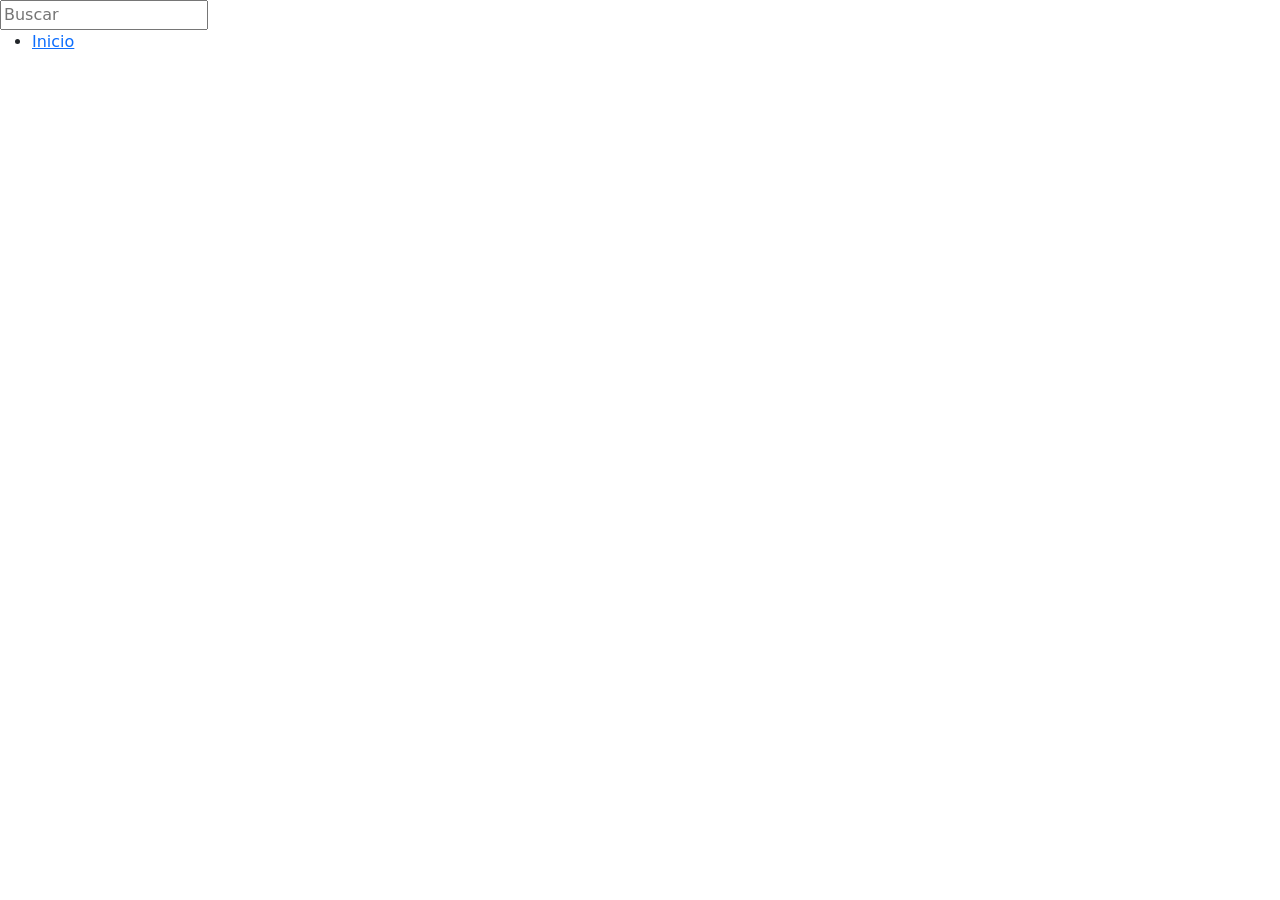
==== pages/index.html @ 3cf245d5 "Reestructuración de carpetas" ====
<!DOCTYPE html>
<html lang="es">
<head>
    <meta charset="UTF-8">
    <meta name="viewport" content="width=device-width, initial-scale=1.0">
    
    <title>RENACIENTE</title>

    <link href="https://cdn.jsdelivr.net/npm/bootstrap@5.3.2/dist/css/bootstrap.min.css" rel="stylesheet">

</head>
<body>
    <main>  
        <div class='topbar'>
            <div class="searchBar">
                <input type="Text" placeholder="Buscar">
            </div>
        </div>

        <div classs='sidebar'>
            <ul id=" sidebarList">
                <li> <a href="index.html">Inicio</a></li>
                    


            </ul>
            
        </div>






    </main>





</body>
</html>
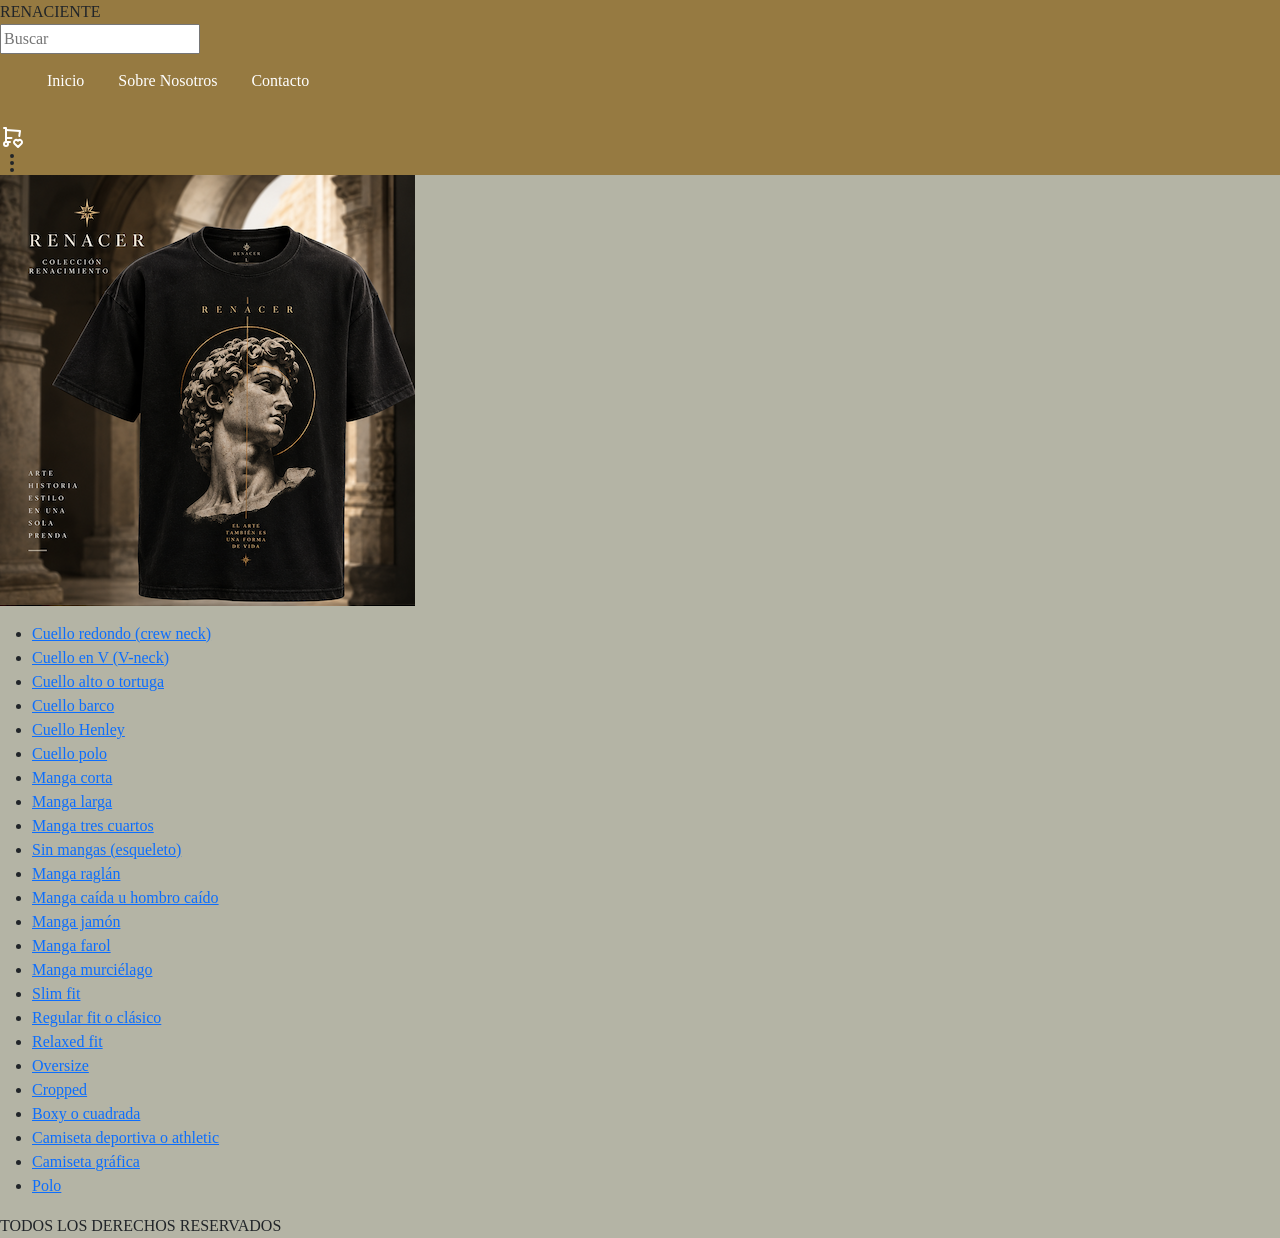
==== commit 572a88d3: "ESTRUCTURACION DEL HTML, INCORPORACION DE IMAGENES INICIALES Y POCAS CONEXIONES DE PAGINAS ENTRE SI" ====
--- a/pages/index.html
+++ b/pages/index.html
@@ -7,36 +7,81 @@
     <title>RENACIENTE</title>
 
     <link href="https://cdn.jsdelivr.net/npm/bootstrap@5.3.2/dist/css/bootstrap.min.css" rel="stylesheet">
-
+    <link rel="stylesheet" href="../styles/index.css">
 </head>
 <body>
-    <main>  
-        <div class='topbar'>
-            <div class="searchBar">
-                <input type="Text" placeholder="Buscar">
-            </div>
+     <div class='topbar'>
+            <nav>
+                <div class ='nombre_tienda' h1>RENACIENTE</h1></div>    
+                
+                <div class="searchBar">
+                    <input type="Text" placeholder="Buscar">
+                    <ul id=" sidebarList">
+                    <li><a href="./index.html">Inicio</a></li>
+                    <li><a href="./sobreNosotros.html">Sobre Nosotros</a></li>
+                    <li><a href="./contacto.html">Contacto</a></li>
+                    </ul>
+
+                    <div classs = 'carrito_compras'>
+                        <a href="../pages/carrito.html " class='carrito-menu'>    
+                            <svg xmlns="http://www.w3.org/2000/svg" width="24" height="24" viewBox="0 0 24 24" fill="none" stroke="currentColor" stroke-width="2" stroke-linecap="round" stroke-linejoin="round" class="icon icon-tabler icons-tabler-outline icon-tabler-shopping-cart-heart">
+                                <path stroke="none" d="M0 0h24v24H0z" fill="none" />
+                                <path d="M4 19a2 2 0 1 0 4 0a2 2 0 0 0 -4 0" />
+                                <path d="M10 17h-4v-14h-2" />
+                                <path d="M6 5l14 1l-.717 5.016m-7.783 1.984h-5.5" />
+                                <path d="M18 22l3.35 -3.284a2.143 2.143 0 0 0 .005 -3.071a2.242 2.242 0 0 0 -3.129 -.006l-.224 .22l-.223 -.22a2.242 2.242 0 0 0 -3.128 -.006a2.143 2.143 0 0 0 -.006 3.071l3.355 3.296" />
+                            </svg>
+                        </a>
+                    </div>
+                    <div class = 'puntos_opciones'>
+                        <svg xmlns="http://www.w3.org/2000/svg" width="24" height="24" viewBox="0 0 24 24" fill="none" stroke="currentColor" stroke-width="2" stroke-linecap="round" stroke-linejoin="round" class="icon icon-tabler icons-tabler-outline icon-tabler-dots-vertical">
+                            <path stroke="none" d="M0 0h24v24H0z" fill="none" />
+                            <path d="M11 12a1 1 0 1 0 2 0a1 1 0 1 0 -2 0" />
+                            <path d="M11 19a1 1 0 1 0 2 0a1 1 0 1 0 -2 0" />
+                            <path d="M11 5a1 1 0 1 0 2 0a1 1 0 1 0 -2 0" />
+                        </svg>
+                    </div>
+                </div>
+            </nav>
         </div>
 
-        <div classs='sidebar'>
-            <ul id=" sidebarList">
-                <li> <a href="index.html">Inicio</a></li>
-                    
+    <main>  
+       <div class= 'item_ropa'>
+            <img href="" src="../src/assets/modelo_camiseta_renaciente_short.png" alt="ropa">
+            <p>
 
+       </div>
+    </main>
+    
+    <div class = 'barra_lateral'>
+        <ul>
+            <li><a href="">Cuello redondo (crew neck)</a></li>
+            <li><a href="">Cuello en V (V-neck)</a></li>
+            <li><a href="">Cuello alto o tortuga</a></li>
+            <li><a href="">Cuello barco</a></li>
+            <li><a href="">Cuello Henley</a></li>
+            <li><a href="">Cuello polo</a></li>
+            <li><a href="">Manga corta</a></li>
+            <li><a href="">Manga larga</a></li>
+            <li><a href="">Manga tres cuartos</a></li>
+            <li><a href="">Sin mangas (esqueleto)</a></li>
+            <li><a href="">Manga raglán</a></li>
+            <li><a href="">Manga caída u hombro caído</a></li>
+            <li><a href="">Manga jamón</a></li>
+            <li><a href="">Manga farol</a></li>
+            <li><a href="">Manga murciélago</a></li>
+            <li><a href="">Slim fit</a></li>
+            <li><a href="">Regular fit o clásico</a></li>
+            <li><a href="">Relaxed fit</a></li>
+            <li><a href="">Oversize</a></li>
+            <li><a href="">Cropped</a></li>
+            <li><a href="">Boxy o cuadrada</a></li>
+            <li><a href="">Camiseta deportiva o athletic</a></li>
+            <li><a href="">Camiseta gráfica</a></li>
+            <li><a href="">Polo</a></li>
+            
+        </ul>
+</body>
 
-            </ul>
-            
-        </div>
-
-
-
-
-
-
-    </main>
-
-
-
-
-
-</body>
+<footer> TODOS LOS DERECHOS RESERVADOS </footer>
 </html>
--- a/styles/index.css
+++ b/styles/index.css
@@ -0,0 +1,31 @@
+
+
+
+body {
+    background-color: rgb(180, 180, 165);
+    font-family: 'Georgia', 'Times New Roman', serif;
+    text-align: justify;
+}
+
+
+.topbar{
+    display:flex;
+    justify-content: space-between;
+    align-items: center;
+    background-color: #865b09a2;
+}
+
+.topbar ul li{
+    display: inline-flex;
+    margin: 15px;
+}
+
+
+.topbar puntos_opciones{
+    display: flex;
+    justify-content: space-between;
+}
+.topbar a{
+    text-decoration: none;
+    color: #ffffff;
+}
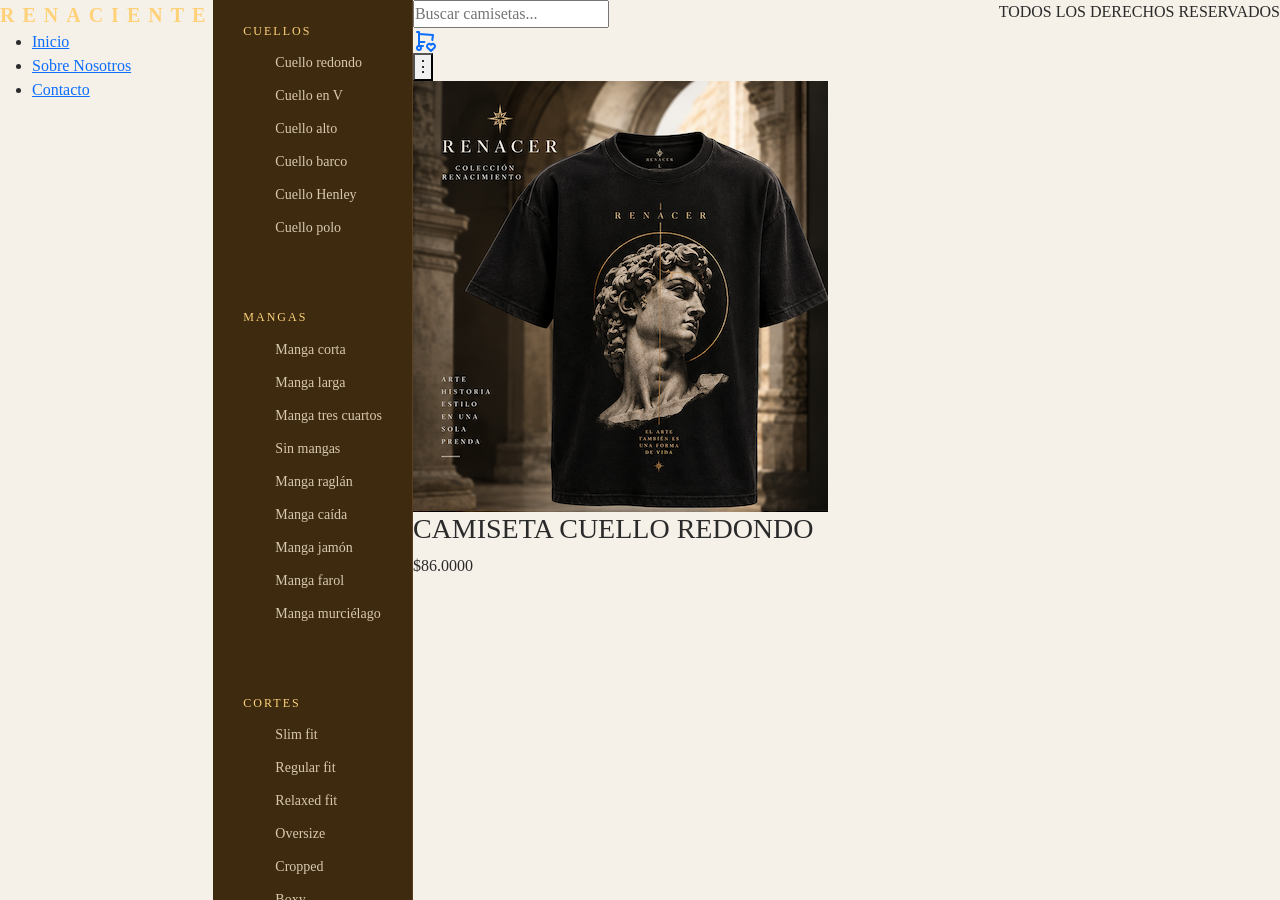
==== commit e946d46b: "MODIFICACION DEL CODIGO A MEDIDA QUE SE VA APRENDIENDO LA ESTRUCTURA DEL CSS, ADICIONAL SE REESTRUCT" ====
--- a/pages/index.html
+++ b/pages/index.html
@@ -12,76 +12,94 @@
 <body>
      <div class='topbar'>
             <nav>
-                <div class ='nombre_tienda' h1>RENACIENTE</h1></div>    
+                 <div class ='nombre_tienda' h1>RENACIENTE</h1></div>  
                 
-                <div class="searchBar">
-                    <input type="Text" placeholder="Buscar">
-                    <ul id=" sidebarList">
-                    <li><a href="./index.html">Inicio</a></li>
+        
+                    <ul class ="Topbar_list">
+                    <li><a href="./index.html" >Inicio</a></li>
                     <li><a href="./sobreNosotros.html">Sobre Nosotros</a></li>
                     <li><a href="./contacto.html">Contacto</a></li>
                     </ul>
-
-                    <div classs = 'carrito_compras'>
-                        <a href="../pages/carrito.html " class='carrito-menu'>    
-                            <svg xmlns="http://www.w3.org/2000/svg" width="24" height="24" viewBox="0 0 24 24" fill="none" stroke="currentColor" stroke-width="2" stroke-linecap="round" stroke-linejoin="round" class="icon icon-tabler icons-tabler-outline icon-tabler-shopping-cart-heart">
-                                <path stroke="none" d="M0 0h24v24H0z" fill="none" />
-                                <path d="M4 19a2 2 0 1 0 4 0a2 2 0 0 0 -4 0" />
-                                <path d="M10 17h-4v-14h-2" />
-                                <path d="M6 5l14 1l-.717 5.016m-7.783 1.984h-5.5" />
-                                <path d="M18 22l3.35 -3.284a2.143 2.143 0 0 0 .005 -3.071a2.242 2.242 0 0 0 -3.129 -.006l-.224 .22l-.223 -.22a2.242 2.242 0 0 0 -3.128 -.006a2.143 2.143 0 0 0 -.006 3.071l3.355 3.296" />
-                            </svg>
-                        </a>
-                    </div>
-                    <div class = 'puntos_opciones'>
-                        <svg xmlns="http://www.w3.org/2000/svg" width="24" height="24" viewBox="0 0 24 24" fill="none" stroke="currentColor" stroke-width="2" stroke-linecap="round" stroke-linejoin="round" class="icon icon-tabler icons-tabler-outline icon-tabler-dots-vertical">
-                            <path stroke="none" d="M0 0h24v24H0z" fill="none" />
-                            <path d="M11 12a1 1 0 1 0 2 0a1 1 0 1 0 -2 0" />
-                            <path d="M11 19a1 1 0 1 0 2 0a1 1 0 1 0 -2 0" />
-                            <path d="M11 5a1 1 0 1 0 2 0a1 1 0 1 0 -2 0" />
-                        </svg>
-                    </div>
-                </div>
+                    
             </nav>
         </div>
 
-    <main>  
-       <div class= 'item_ropa'>
-            <img href="" src="../src/assets/modelo_camiseta_renaciente_short.png" alt="ropa">
-            <p>
+      
+        <aside class = 'sidebar'>
 
-       </div>
+            <div class="grupo-categorias">
+                <h2>Cuellos</h2>
+                    <ul>
+                        <li><a href="">Cuello redondo</a></li>
+                        <li><a href="">Cuello en V</a></li>
+                        <li><a href="">Cuello alto</a></li>
+                        <li><a href="">Cuello barco</a></li>
+                        <li><a href="">Cuello Henley</a></li>
+                        <li><a href="">Cuello polo</a></li>
+                    </ul>
+            </div>
+
+            <div class="grupo-categorias">
+                <h2>Mangas</h2>
+                <ul>
+                <li><a href="">Manga corta</a></li>
+                <li><a href="">Manga larga</a></li>
+                <li><a href="">Manga tres cuartos</a></li>
+                <li><a href="">Sin mangas</a></li>
+                <li><a href="">Manga raglán</a></li>
+                <li><a href="">Manga caída</a></li>
+                <li><a href="">Manga jamón</a></li>
+                <li><a href="">Manga farol</a></li>
+                <li><a href="">Manga murciélago</a></li>
+                </ul>
+            </div>
+
+            <div class="grupo-categorias">
+                <h2>Cortes</h2>
+                <ul>
+                <li><a href="">Slim fit</a></li>
+                <li><a href="">Regular fit</a></li>
+                <li><a href="">Relaxed fit</a></li>
+                <li><a href="">Oversize</a></li>
+                <li><a href="">Cropped</a></li>
+                <li><a href="">Boxy</a></li>
+                </ul>
+            </div>
+        </aside>
+
+    <main class = 'contenido_principal'>
+        <header class = "topbar">
+
+            <div class="buscador">
+                <input type="text" placeholder="Buscar camisetas...">
+            </div>
+            <div class="botones_svg">    
+                <div class = 'carrito_compras'>
+                    <a href="../pages/carrito.html" class='carrito-menu' aria-label="Ver carrito">    
+                        <svg xmlns="http://www.w3.org/2000/svg" width="24" height="24" viewBox="0 0 24 24" fill="none" stroke="currentColor" stroke-width="2" stroke-linecap="round" stroke-linejoin="round" class="icon icon-tabler icons-tabler-outline icon-tabler-shopping-cart-heart">
+                            <path stroke="none" d="M0 0h24v24H0z" fill="none" />
+                            <path d="M4 19a2 2 0 1 0 4 0a2 2 0 0 0 -4 0" />
+                            <path d="M10 17h-4v-14h-2" />
+                            <path d="M6 5l14 1l-.717 5.016m-7.783 1.984h-5.5" />
+                            <path d="M18 22l3.35 -3.284a2.143 2.143 0 0 0 .005 -3.071a2.242 2.242 0 0 0 -3.129 -.006l-.224 .22l-.223 -.22a2.242 2.242 0 0 0 -3.128 -.006a2.143 2.143 0 0 0 -.006 3.071l3.355 3.296" />
+                        </svg>
+                    </a>
+                </div>
+                <button class="menu-opciones" aria-label="Más opciones" aria-expanded="false" aria-controls="menu-opciones">⋮</button>
+            </div> 
+        </header>
+
+        <section class = 'Vitrina'>
+        
+            <article class= 'exhibicion1'>
+                <img href="<!-- AQUI VA EL LINK A LA PAGINA DEL PRODUCTO ---->" src="../src/assets/modelo_camiseta_renaciente_short.png" alt="camiseta negra de cuello redondo">
+                <h3> CAMISETA CUELLO REDONDO</h3>
+                <p class = 'precio_exhibicion1'> $86.0000</p>           
+            </article>
+        </section>
     </main>
     
-    <div class = 'barra_lateral'>
-        <ul>
-            <li><a href="">Cuello redondo (crew neck)</a></li>
-            <li><a href="">Cuello en V (V-neck)</a></li>
-            <li><a href="">Cuello alto o tortuga</a></li>
-            <li><a href="">Cuello barco</a></li>
-            <li><a href="">Cuello Henley</a></li>
-            <li><a href="">Cuello polo</a></li>
-            <li><a href="">Manga corta</a></li>
-            <li><a href="">Manga larga</a></li>
-            <li><a href="">Manga tres cuartos</a></li>
-            <li><a href="">Sin mangas (esqueleto)</a></li>
-            <li><a href="">Manga raglán</a></li>
-            <li><a href="">Manga caída u hombro caído</a></li>
-            <li><a href="">Manga jamón</a></li>
-            <li><a href="">Manga farol</a></li>
-            <li><a href="">Manga murciélago</a></li>
-            <li><a href="">Slim fit</a></li>
-            <li><a href="">Regular fit o clásico</a></li>
-            <li><a href="">Relaxed fit</a></li>
-            <li><a href="">Oversize</a></li>
-            <li><a href="">Cropped</a></li>
-            <li><a href="">Boxy o cuadrada</a></li>
-            <li><a href="">Camiseta deportiva o athletic</a></li>
-            <li><a href="">Camiseta gráfica</a></li>
-            <li><a href="">Polo</a></li>
-            
-        </ul>
-</body>
+    </body>
 
 <footer> TODOS LOS DERECHOS RESERVADOS </footer>
 </html>
--- a/styles/index.css
+++ b/styles/index.css
@@ -1,27 +1,58 @@
+/*
 
+
+DESDE AQUI EMPIEZA EL CODIGO QUE YO HE REALIZADO, ANTES DE EMPEZAR A HACERLO PASO A PASO CON IA
 
 
 body {
     background-color: rgb(180, 180, 165);
-    font-family: 'Georgia', 'Times New Roman', serif;
-    text-align: justify;
+    display:
+}
+
+
+.nombre_tienda{
+    font-size: 22px;
+    letter-spacing: 10px;
+    color: #111;
+    white-space: nowrap;
+    margin-right: auto;
 }
 
 
 .topbar{
-    display:flex;
-    justify-content: space-between;
-    align-items: center;
-    background-color: #865b09a2;
+        display:flex;
+        justify-content: space-around;
+        align-items: center;
+        background-color: #865b09a2;
+        font-family: 'Georgia', 'Times New Roman', serif;
+        
 }
 
-.topbar ul li{
-    display: inline-flex;
-    margin: 15px;
+.topbar ul {
+  display: flex;
+  list-style: none;
+  gap: 20px;
 }
 
 
-.topbar puntos_opciones{
+.topbar nav {
+    display: flex;
+    align-items: center;
+}
+
+.botones_svg{
+    display: flex;
+    align-items: center;
+
+}
+.sidebarList{
+
+}
+
+
+
+
+.topbar .puntos_opciones{
     display: flex;
     justify-content: space-between;
 }
@@ -29,3 +60,131 @@
     text-decoration: none;
     color: #ffffff;
 }
+
+
+.buscador input {
+  padding: 8px 12px;
+  border: 1px solid #ddd;
+  border-radius: 6px;
+  outline: none;
+  min-width: 200px;
+  }
+
+  .sidebar{
+
+  }
+
+
+.exhibicion1{
+}
+
+  main{
+  }
+  AQUI TERMINA EL CODIGO QUE HICE, ANTES DE APRENDER A HACER PASO POR PASO LAS LINEAS DE CODIGO
+  
+  
+  
+  
+  
+  AQUI INICIA EL CODIGO QUE ESTOY APRENDIENDO A HACER CON IA
+  */
+
+
+  * {
+  margin: 0;
+  padding: 0;
+  box-sizing: border-box;
+}
+/*SEGUN ENTIENDO, ESTO QUITA LOS ESPACIOS QUE HAY DE MANERA
+PRETERMINADA, DEPENDIENDE DE CUAL NAVEGADOR ABRA MI PAGINA
+EN LA PAGINA, Y TAMBIEN PERMITE QUE EL ANCHO
+QUE YO INDICO, SEA LO UNICO QUE AUMENTE EL TAMAÑO */
+
+body{
+  display: flex; /*ESTO PERMITE QUE LA UBICACION DE CADA PARTE DEL CODIGO QUEDE DONDE YO DECIDA*/
+  min-height: 100vh;/*ESTO ESTABLECE QUE EL BODY USE EL 100% DE LA PANTALLA, Y SI LA PANTALLA CRECE, ESTE TAMBIEN LO HARA*/
+  font-family: Georgia, 'Times New Roman', serif;/* ESTA LINEA ESTABLECE EL TEXTO QUE VA A TENER TODA LA PAGINA*/
+  background-color: #f5f0e8;
+  color: #2a2a2a;
+}
+
+.sidebar{
+    widht: 280px; /*ESTO ESTABLECE UN LIMITE PARA LA BARRA LATERAL DE LA PAGINA*/
+    flex-shrink: 0; /*ESTO EVITA QUE TODA LA BARRA LATERAL SE ENCOJA Y NO SE ENTIENDA EL TEXTO DE LA CLASIFICACION DE LAS CAMISETAS*/
+    background-color: #3d2a0f; /*ESTE ES EL COLOR DEL FONDO DE LA BARRA LATERAL*/
+    color: #f5f0e8; /*ESTE ES EL COLOR DEL TEXTO*/
+    padding: 24px 18px; /*ESTO GENERAR BORDES DENTRO DE LA BARRA LATERAL, PRIMERO ARRIBA Y ABAJO, LUEGO DERECHA E IZQUIERDA*/
+    border-right: 1px solid #5a4020; /*ESTO ESTABLECE UNA LINEA DELIMITADORA DE TODA LA BARRA LATERAL Y VA CON EL COLOR DEL MISMO*/
+    display: flex; /*ESTO PERMITE QUE TODA LA BARRA TENGA LA CARACTERISTICA DE CONTENEDOR FLEX*/
+    flex-direction:column ;/*ESTO INDICA QUE TODOS LOS ITEMS QUE SE ENCUENTRAN DENTRO DE LA BARRA LATERAL SE ACOMODEN EN COLUMNAS*/
+    gap: 32px;/*ESTO HACE QUE CADA ITEM QUE ESTA ORGANIZADO COMO COLUMNA, TENGA UN ESPACIO ENTRE CADA UNA DE ELLAS*/
+    position: sticky: top: 0;  /*ESTO PERMITE QUE LA BARRA SIEMPRE ESTE UNIDA A LA PARTE SUPERIOR DE LA TOPBAR*/
+    height: 100vh; /*ESTO PERMITE QUE SIEMPRE OCUPE TODA LA ALTURA DISPONIBLE DE LA PAGINA, SIN IMPORTAR EL TAMANO DEL NAVEGADOR*/
+    overflow-y: auto; /*ESTO PERMITE QUE SIEMPRE OCUPE TODA LA ALTURA DISPONIBLE DE LA PAGINA, SIN IMPORTAR EL TAMANO DEL NAVEGADOR*/
+}
+.nombre_tienda{
+
+    font-size: 20px; /*ESTO INDICA EL TAMAÑO DEL TEXTOS*/
+    font-weight: 700; /*ESTO ESPECIFICA EL GROSOSR DEL TEXTO*/
+    letter-spacing: 8px; /*ESTO ESPECIFICA EL ESPACIO QUE QUEDA ENTRE LETRA Y LETRA DE LAS PALABRAS*/
+    text-align: center; /*ESTO HACE QUE EL TEXTO SE CENTRE EN EL ESPACIO QUE TIENE ASIGNADO*/
+    color: #ffd27a; /*ESTE ES EL COLOR DEL TEXTO*/
+}
+.sidebar ul {
+    list-style: none; /*ESTO EVITA QUE TODO EL LISTADO APAREZCA SIN LOS PUNTOS DONDE IDENTIFICA A CADA ITEM*/
+}
+.sidebar-menu a{
+    display: block; /*ESTO PERMITE OCUPAR TODO EL ESPACIO DISPONIBLE Y ASI SE OBTIENE UNA MEJOR PRECISION AL CLICKEAR*/ 
+    padding: 10px 14px; /*ESTO HACE QUE SE AUMENTE EL TAMANO DE LOS LADOS PARA QUE SE VEA COMO UN BOTON*/
+    text-align: center; /*ESTO PERMITE QUE EL TEXTO SE QUEDE EN EL CENTRO DEL ESPACIO ASIGNADO*/
+    color: #f5f0e8;
+    text-decoration: none; /*ESTO QUITA LA LINEA QUE SUBRAYA EL TEXTO*/
+    border-radius: 6px; /*ESTO AYUDA A QUE LAS ESQUINAS SEAN REDONDAS Y NO LINEALES*/
+    transition: background 0.2s, color 0,2;/*ESTO HACE QUE CUANDO PONEN EL MOUSE ENCIMA, SE HAGA UNA TRANSICION SUAVE Y NO ALGO INSTANTANEO*/
+}
+
+.sidebar-menu a:hover, /*APLICA UN ESTILO CUANDO PASAN EL MOUSE ENCIMA DEL TEXTO O LUGAR INDICADO*/
+.sidebar-menu a[aria-current="page"]{ /*ESTO DICE QUE DEBE DE APLICAR EL ESTILO A LO QUE ESTAN MARCANDO CON EL CURSOR*/
+    background-color: #5a4020; /*CUANDO PASA EL CURSOR ENCIMA DEL TEXTO O LUGAR, SE CAMBIA EL COLOR DEL FONDO */
+    color: #ffd27a;/*CUANDO SE PASA EL CURSOR ENCIMA DEL TEXTO O LUGAR, CAMBIA EL COLOR DEL TEXTO*/
+}
+
+.grupo-categorias + .grupo-categorias{ /*EL + EN LA SENTENCIA INDICA QUE CADA VEZ QUE HAYA UN ITEM LLAMADO 
+    GRUPO-CATEGORIAS, DEBE DE PONERLE UN MARGEN EN LA PARTE SUPERIOR*/
+    margin-top: 18px; /*ES EL NIVEL DE MARGEN QUE SE LE PONE A CADA ITEM DE ESE GRUPO*/ 
+}
+
+.grupo-categorias h2{
+    font-size: 12px; /*AQUI ESPECIFICA QUE DEBE DE TENER UN TAMANO MENOR QUE EL RESTO*/
+    text-transform: uppercase; /*ESTO ES UN PLUS, ESTO SIEMPRE MUESTRA EL TEXTO EN MAYUSCULAS, PERO DE MANERA INTERNA SIGUE SIENDO MINUSCULAS*/
+    letter-spacing: 2px; /*ESTO INDICA EL ESPACIO QUE DEBE DE TENER ENTRE LETRAS DE LA O LAS PALABRAS*/
+    color: #ffd27a; /*ESTABLECE UN COLOR DORADO*/
+    margin-bottom: 8px; /*ESTO SEPARA CADA SECCION LATERAL O CATEGORIA DE LAS CAMISETAS DEL SIDEBAR*/
+    padding-left: 12px; /*DICE QUE ESTO ALINEA CON LOS ENLACES EN LA PARTE INFERIOR*/
+}
+.grupo-categorias ul {
+  list-style: none; /*ESTO EVITA QUE LE SALGAN LOS PUNTOS DE CADA ITEM*/
+}
+
+.grupo-categorias a {
+  display: block; /*ESTO PERMITE QUE PUEDAN TOMAR TODO EL ESPACIO DISPONIBLE Y NO SOBRE NADA*/
+  padding: 6px 12px; /*ESTO AUMENTA EL TAMANO PARA QUE PAREZCA QUE ES UN BOTON, PERO SOLO ES UN CAMBIO DE COLOR */
+  color: #d8c9b0;/*CUANDO PASAN EL CURSOR, PASA A TENER ESTE COLOR*/
+  text-decoration: none;/*ESTO PERMITE QUE NO SE SUBRAYE EL TEXTO*/
+  font-size: 14px;/*ESTE ESTABLECE EL TAMANO DEL TEXTO*/ 
+  border-radius: 4px; /*ESTO HACE QUE SE REDONDEE MAS LAS ESQUINAS DEL CUADRO DE TEXTO*/
+  transition: background 0.15s, color 0.15s;/*ESTO PERMITE QUE SE CAMBIE EL COLOR DE UNA MANERA SUAVE Y NO DE MANERA BRUSCA*/
+}
+
+.grupo-categorias a:hover {
+  background-color: #5a4020; /*ESTO HACE QUE CADA VEZ QUE PONGAN EL CURSOR ENCIMA DEL CUADRO DE TEXTO, SE CAMBIE A ESE COLOR*/
+  color: #ffd27a; /*ESTO HACE CUANDO PONEN EL CURSOR, SE CAMBIE EL COLOR DEL CUADRO DE TEXTO*/
+}
+
+.contenido_principal{
+    flex: 1; /*ESTO HACE QUE EL MAIN PUEDA OCUPAR TODO EL ESPACIO QUE HAY DENTRO DEL SIDEBAR*/
+    min-width: 0; /*PERMITE QUE EL MAIN SE PUEDA PONER PEQUENO SIN TENER QUE ROMPER LA PAGINA */
+    display: flex:/*ESTO ME PERMITE TENER EL TOPBAR ARRIBA Y ABAJO LA VITRINA CON LOS ITEMS*/ 
+    flex-direction: column; /*ESTO LE INDICA A LA MAQUINA QUE PRIMERO DEBE DE PONER EL TOPBAR Y LUEGO LA VITRINA CON LOS ITEMS*/
+
+}
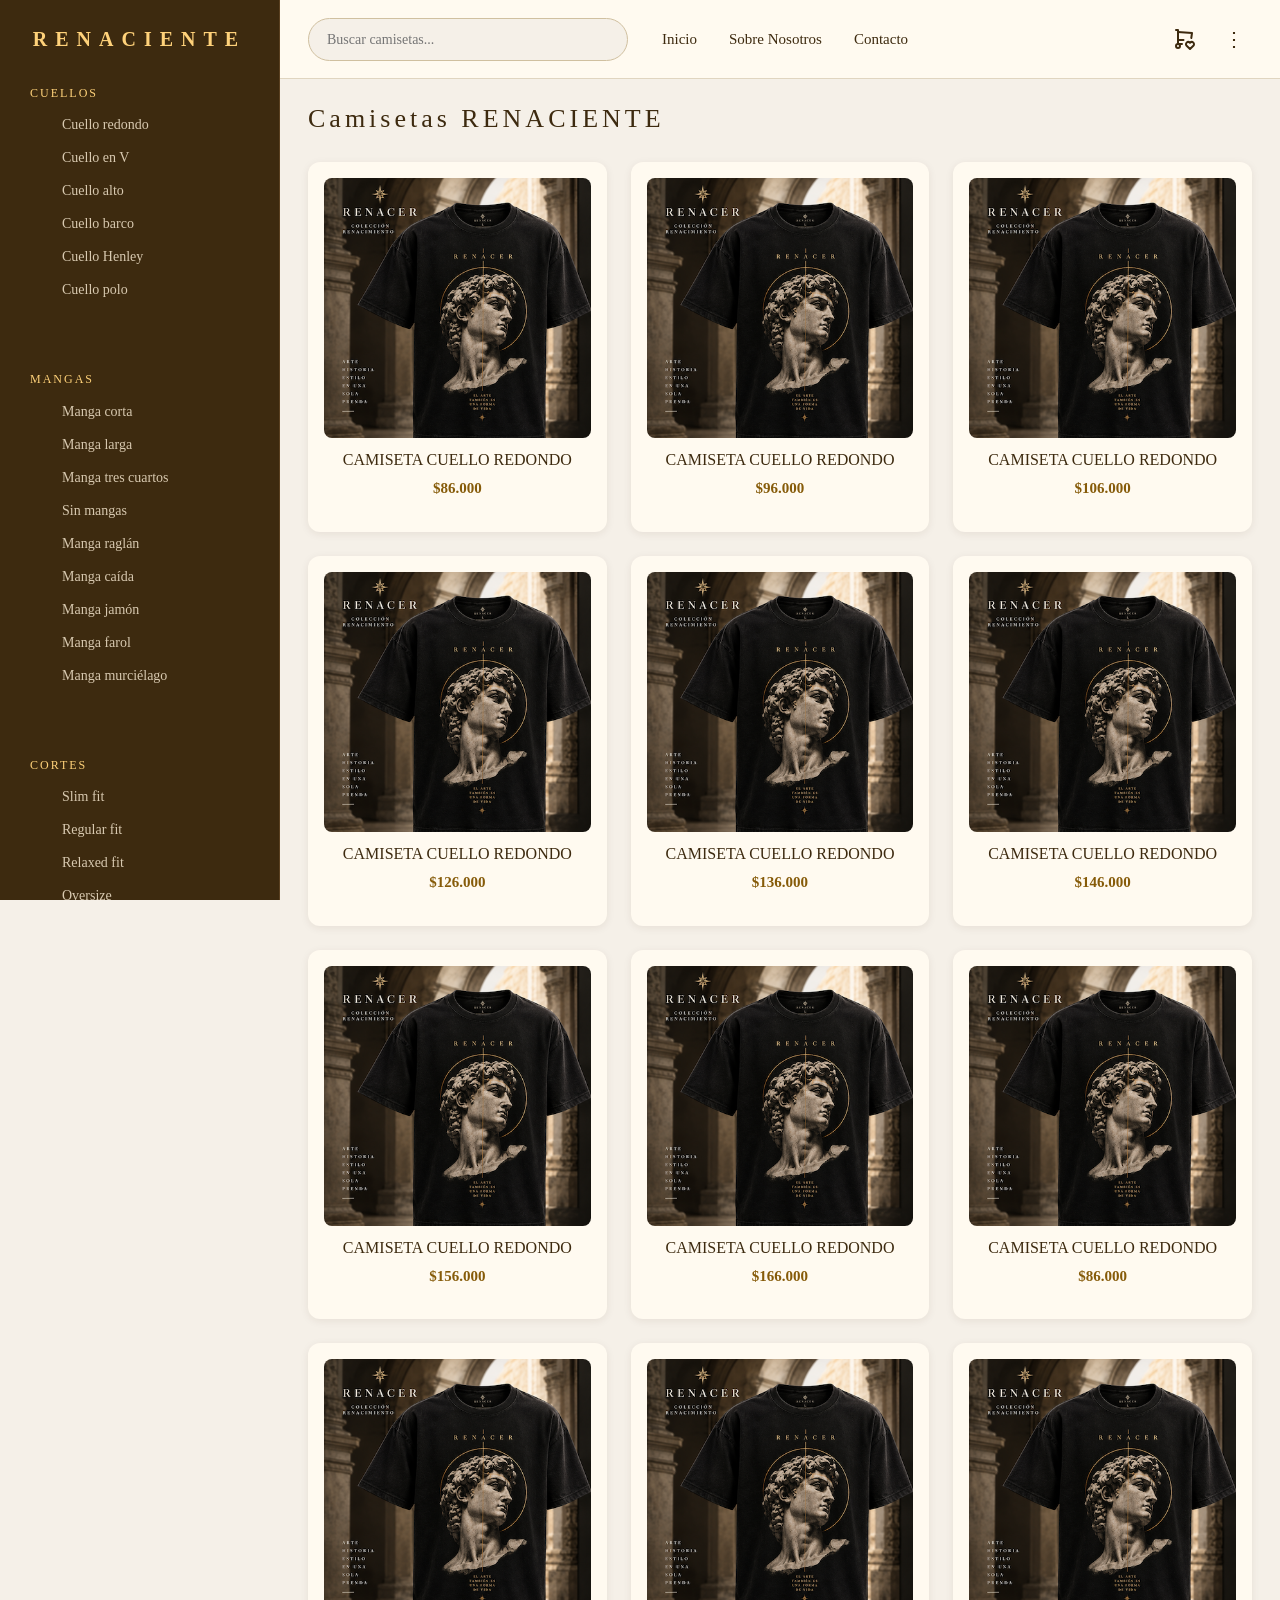
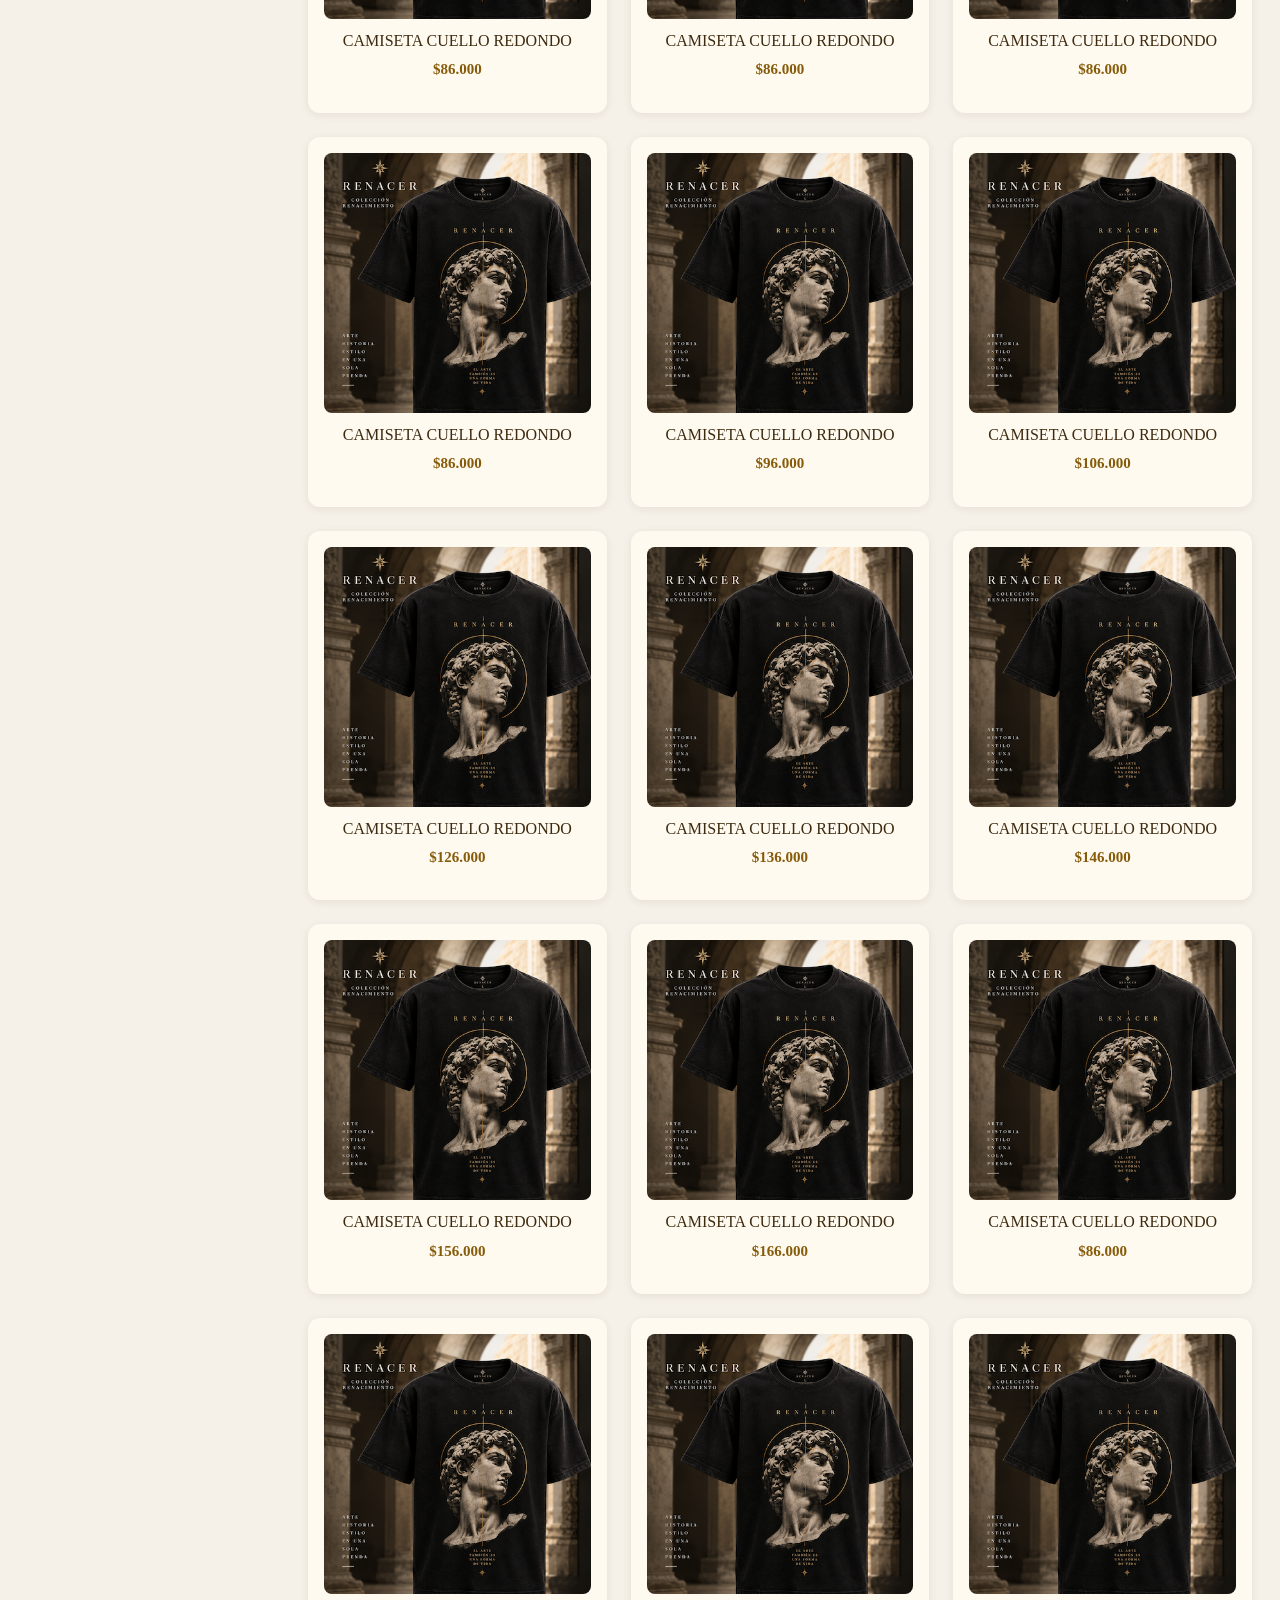
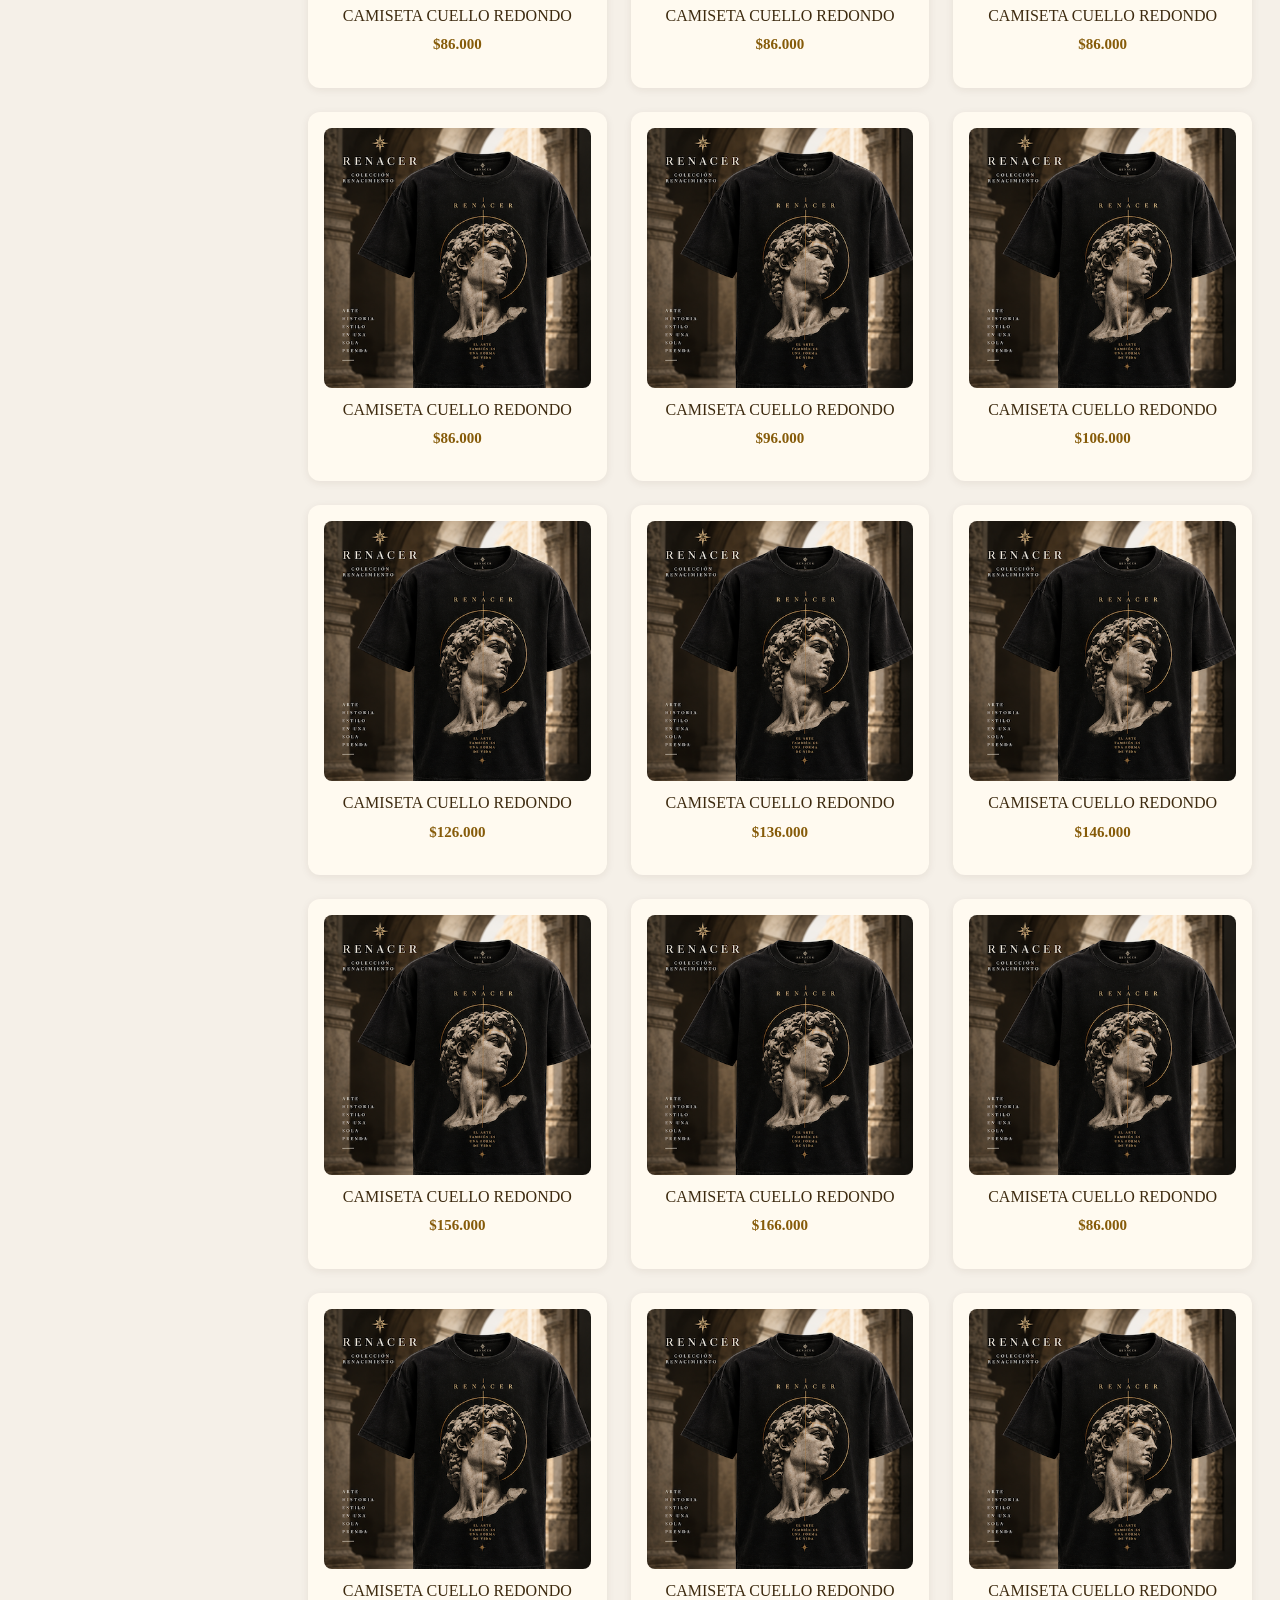
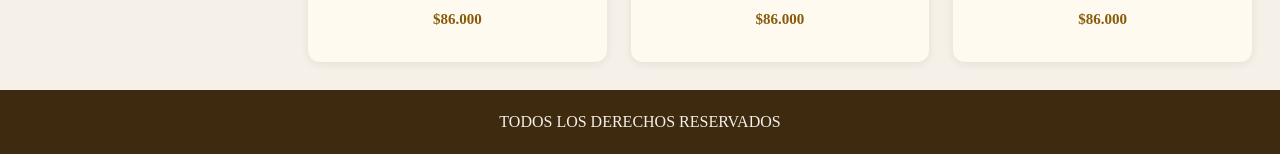
==== commit 088985ad: "feat (estructura html) style (sidebar, topbar, footer, vitrina) : Mejorar la organizacion del html, " ====
--- a/pages/index.html
+++ b/pages/index.html
@@ -10,22 +10,9 @@
     <link rel="stylesheet" href="../styles/index.css">
 </head>
 <body>
-     <div class='topbar'>
-            <nav>
-                 <div class ='nombre_tienda' h1>RENACIENTE</h1></div>  
-                
-        
-                    <ul class ="Topbar_list">
-                    <li><a href="./index.html" >Inicio</a></li>
-                    <li><a href="./sobreNosotros.html">Sobre Nosotros</a></li>
-                    <li><a href="./contacto.html">Contacto</a></li>
-                    </ul>
-                    
-            </nav>
-        </div>
-
-      
+         
         <aside class = 'sidebar'>
+            <div class ='nombre_tienda'>RENACIENTE </div>  
 
             <div class="grupo-categorias">
                 <h2>Cuellos</h2>
@@ -71,35 +58,330 @@
         <header class = "topbar">
 
             <div class="buscador">
-                <input type="text" placeholder="Buscar camisetas...">
+                <input id="buscar" type="text" placeholder="Buscar camisetas...">
             </div>
-            <div class="botones_svg">    
-                <div class = 'carrito_compras'>
-                    <a href="../pages/carrito.html" class='carrito-menu' aria-label="Ver carrito">    
-                        <svg xmlns="http://www.w3.org/2000/svg" width="24" height="24" viewBox="0 0 24 24" fill="none" stroke="currentColor" stroke-width="2" stroke-linecap="round" stroke-linejoin="round" class="icon icon-tabler icons-tabler-outline icon-tabler-shopping-cart-heart">
-                            <path stroke="none" d="M0 0h24v24H0z" fill="none" />
-                            <path d="M4 19a2 2 0 1 0 4 0a2 2 0 0 0 -4 0" />
-                            <path d="M10 17h-4v-14h-2" />
-                            <path d="M6 5l14 1l-.717 5.016m-7.783 1.984h-5.5" />
-                            <path d="M18 22l3.35 -3.284a2.143 2.143 0 0 0 .005 -3.071a2.242 2.242 0 0 0 -3.129 -.006l-.224 .22l-.223 -.22a2.242 2.242 0 0 0 -3.128 -.006a2.143 2.143 0 0 0 -.006 3.071l3.355 3.296" />
-                        </svg>
-                    </a>
-                </div>
+             <nav class = 'topbar-nav'>
+                
+                    <ul>
+                    <li><a href="./index.html" >Inicio</a></li>
+                    <li><a href="./sobreNosotros.html">Sobre Nosotros</a></li>
+                    <li><a href="./contacto.html">Contacto</a></li>
+                    </ul>
+                    
+            </nav>
+            
+            <div class="acciones">    
+                <a href="../pages/carrito.html" class='carrito-menu' aria-label="Ver carrito">    
+                    <svg xmlns="http://www.w3.org/2000/svg" width="24" height="24" viewBox="0 0 24 24" fill="none" stroke="currentColor" stroke-width="2" stroke-linecap="round" stroke-linejoin="round" class="icon icon-tabler icons-tabler-outline icon-tabler-shopping-cart-heart">
+                        <path stroke="none" d="M0 0h24v24H0z" fill="none" />
+                        <path d="M4 19a2 2 0 1 0 4 0a2 2 0 0 0 -4 0" />
+                        <path d="M10 17h-4v-14h-2" />
+                        <path d="M6 5l14 1l-.717 5.016m-7.783 1.984h-5.5" />
+                        <path d="M18 22l3.35 -3.284a2.143 2.143 0 0 0 .005 -3.071a2.242 2.242 0 0 0 -3.129 -.006l-.224 .22l-.223 -.22a2.242 2.242 0 0 0 -3.128 -.006a2.143 2.143 0 0 0 -.006 3.071l3.355 3.296" />
+                    </svg>
+                </a>
+                <!--------AUN FALTA CREAR LA LISTA DESPLEGABLE DE LAS OPCIONES ------------------->
+                <!-- ADICIONAL, AUN FALTA CREAR LA PESTANA PARA PODER CREAR LA CUENTA O INGRESAR LA MISMA-->
                 <button class="menu-opciones" aria-label="Más opciones" aria-expanded="false" aria-controls="menu-opciones">⋮</button>
             </div> 
         </header>
-
-        <section class = 'Vitrina'>
-        
-            <article class= 'exhibicion1'>
-                <img href="<!-- AQUI VA EL LINK A LA PAGINA DEL PRODUCTO ---->" src="../src/assets/modelo_camiseta_renaciente_short.png" alt="camiseta negra de cuello redondo">
-                <h3> CAMISETA CUELLO REDONDO</h3>
-                <p class = 'precio_exhibicion1'> $86.0000</p>           
-            </article>
+        <h1 class="titulo-vitrina">Camisetas RENACIENTE</h1>
+        <!-- HAY MUCHAS PRENDAS COPIADAS Y PEGADAS, ES POR ESO QUE CERRE LA VITRINA,
+                Y SOLO ABRIRLA CUANDO SEA NECESARIO-->
+        <section class = 'vitrina'>
+                <article class= 'prenda'>
+                  <a href="../pages/producto.html">
+                        <img src="../src/assets/modelo_camiseta_renaciente_short.png"
+                        alt="Camiseta negra de cuello redondo">
+                    </a>                 
+                    <h3> CAMISETA CUELLO REDONDO</h3>
+                    <p class = 'precio'> $86.000</p>           
+                </article>
+                <article class= 'prenda'>
+                  <a href="../pages/producto.html">
+                        <img src="../src/assets/modelo_camiseta_renaciente_short.png"
+                        alt="Camiseta negra de cuello redondo">
+                    </a>                 
+                    <h3> CAMISETA CUELLO REDONDO</h3>
+                    <p class = 'precio'> $96.000</p>           
+                </article>
+                <article class= 'prenda'>
+                  <a href="../pages/producto.html">
+                        <img src="../src/assets/modelo_camiseta_renaciente_short.png"
+                        alt="Camiseta negra de cuello redondo">
+                    </a>                 
+                    <h3> CAMISETA CUELLO REDONDO</h3>
+                    <p class = 'precio'> $106.000</p>           
+                </article>
+                <article class= 'prenda'>
+                  <a href="../pages/producto.html">
+                        <img src="../src/assets/modelo_camiseta_renaciente_short.png"
+                        alt="Camiseta negra de cuello redondo">
+                    </a>                 
+                    <h3> CAMISETA CUELLO REDONDO</h3>
+                    <p class = 'precio'> $126.000</p>           
+                </article>
+                <article class= 'prenda'>
+                  <a href="../pages/producto.html">
+                        <img src="../src/assets/modelo_camiseta_renaciente_short.png"
+                        alt="Camiseta negra de cuello redondo">
+                    </a>                 
+                    <h3> CAMISETA CUELLO REDONDO</h3>
+                    <p class = 'precio'> $136.000</p>           
+                </article>
+                <article class= 'prenda'>
+                  <a href="../pages/producto.html">
+                        <img src="../src/assets/modelo_camiseta_renaciente_short.png"
+                        alt="Camiseta negra de cuello redondo">
+                    </a>                 
+                    <h3> CAMISETA CUELLO REDONDO</h3>
+                    <p class = 'precio'> $146.000</p>           
+                </article>
+                <article class= 'prenda'>
+                  <a href="../pages/producto.html">
+                        <img src="../src/assets/modelo_camiseta_renaciente_short.png"
+                        alt="Camiseta negra de cuello redondo">
+                    </a>                 
+                    <h3> CAMISETA CUELLO REDONDO</h3>
+                    <p class = 'precio'> $156.000</p>           
+                </article>
+                <article class= 'prenda'>
+                  <a href="../pages/producto.html">
+                        <img src="../src/assets/modelo_camiseta_renaciente_short.png"
+                        alt="Camiseta negra de cuello redondo">
+                    </a>                 
+                    <h3> CAMISETA CUELLO REDONDO</h3>
+                    <p class = 'precio'> $166.000</p>           
+                </article>
+                <article class= 'prenda'>
+                  <a href="../pages/producto.html">
+                        <img src="../src/assets/modelo_camiseta_renaciente_short.png"
+                        alt="Camiseta negra de cuello redondo">
+                    </a>                 
+                    <h3> CAMISETA CUELLO REDONDO</h3>
+                    <p class = 'precio'> $86.000</p>           
+                </article>
+                <article class= 'prenda'>
+                  <a href="../pages/producto.html">
+                        <img src="../src/assets/modelo_camiseta_renaciente_short.png"
+                        alt="Camiseta negra de cuello redondo">
+                    </a>                 
+                    <h3> CAMISETA CUELLO REDONDO</h3>
+                    <p class = 'precio'> $86.000</p>           
+                </article>
+                <article class= 'prenda'>
+                  <a href="../pages/producto.html">
+                        <img src="../src/assets/modelo_camiseta_renaciente_short.png"
+                        alt="Camiseta negra de cuello redondo">
+                    </a>                 
+                    <h3> CAMISETA CUELLO REDONDO</h3>
+                    <p class = 'precio'> $86.000</p>           
+                </article>
+                <article class= 'prenda'>
+                  <a href="../pages/producto.html">
+                        <img src="../src/assets/modelo_camiseta_renaciente_short.png"
+                        alt="Camiseta negra de cuello redondo">
+                    </a>                 
+                    <h3> CAMISETA CUELLO REDONDO</h3>
+                    <p class = 'precio'> $86.000</p>           
+                </article>
+                <article class= 'prenda'>
+                  <a href="../pages/producto.html">
+                        <img src="../src/assets/modelo_camiseta_renaciente_short.png"
+                        alt="Camiseta negra de cuello redondo">
+                    </a>                 
+                    <h3> CAMISETA CUELLO REDONDO</h3>
+                    <p class = 'precio'> $86.000</p>           
+                </article>
+                <article class= 'prenda'>
+                  <a href="../pages/producto.html">
+                        <img src="../src/assets/modelo_camiseta_renaciente_short.png"
+                        alt="Camiseta negra de cuello redondo">
+                    </a>                 
+                    <h3> CAMISETA CUELLO REDONDO</h3>
+                    <p class = 'precio'> $96.000</p>           
+                </article>
+                <article class= 'prenda'>
+                  <a href="../pages/producto.html">
+                        <img src="../src/assets/modelo_camiseta_renaciente_short.png"
+                        alt="Camiseta negra de cuello redondo">
+                    </a>                 
+                    <h3> CAMISETA CUELLO REDONDO</h3>
+                    <p class = 'precio'> $106.000</p>           
+                </article>
+                <article class= 'prenda'>
+                  <a href="../pages/producto.html">
+                        <img src="../src/assets/modelo_camiseta_renaciente_short.png"
+                        alt="Camiseta negra de cuello redondo">
+                    </a>                 
+                    <h3> CAMISETA CUELLO REDONDO</h3>
+                    <p class = 'precio'> $126.000</p>           
+                </article>
+                <article class= 'prenda'>
+                  <a href="../pages/producto.html">
+                        <img src="../src/assets/modelo_camiseta_renaciente_short.png"
+                        alt="Camiseta negra de cuello redondo">
+                    </a>                 
+                    <h3> CAMISETA CUELLO REDONDO</h3>
+                    <p class = 'precio'> $136.000</p>           
+                </article>
+                <article class= 'prenda'>
+                  <a href="../pages/producto.html">
+                        <img src="../src/assets/modelo_camiseta_renaciente_short.png"
+                        alt="Camiseta negra de cuello redondo">
+                    </a>                 
+                    <h3> CAMISETA CUELLO REDONDO</h3>
+                    <p class = 'precio'> $146.000</p>           
+                </article>
+                <article class= 'prenda'>
+                  <a href="../pages/producto.html">
+                        <img src="../src/assets/modelo_camiseta_renaciente_short.png"
+                        alt="Camiseta negra de cuello redondo">
+                    </a>                 
+                    <h3> CAMISETA CUELLO REDONDO</h3>
+                    <p class = 'precio'> $156.000</p>           
+                </article>
+                <article class= 'prenda'>
+                  <a href="../pages/producto.html">
+                        <img src="../src/assets/modelo_camiseta_renaciente_short.png"
+                        alt="Camiseta negra de cuello redondo">
+                    </a>                 
+                    <h3> CAMISETA CUELLO REDONDO</h3>
+                    <p class = 'precio'> $166.000</p>           
+                </article>
+                <article class= 'prenda'>
+                  <a href="../pages/producto.html">
+                        <img src="../src/assets/modelo_camiseta_renaciente_short.png"
+                        alt="Camiseta negra de cuello redondo">
+                    </a>                 
+                    <h3> CAMISETA CUELLO REDONDO</h3>
+                    <p class = 'precio'> $86.000</p>           
+                </article>
+                <article class= 'prenda'>
+                  <a href="../pages/producto.html">
+                        <img src="../src/assets/modelo_camiseta_renaciente_short.png"
+                        alt="Camiseta negra de cuello redondo">
+                    </a>                 
+                    <h3> CAMISETA CUELLO REDONDO</h3>
+                    <p class = 'precio'> $86.000</p>           
+                </article>
+                <article class= 'prenda'>
+                  <a href="../pages/producto.html">
+                        <img src="../src/assets/modelo_camiseta_renaciente_short.png"
+                        alt="Camiseta negra de cuello redondo">
+                    </a>                 
+                    <h3> CAMISETA CUELLO REDONDO</h3>
+                    <p class = 'precio'> $86.000</p>           
+                </article>
+                <article class= 'prenda'>
+                  <a href="../pages/producto.html">
+                        <img src="../src/assets/modelo_camiseta_renaciente_short.png"
+                        alt="Camiseta negra de cuello redondo">
+                    </a>                 
+                    <h3> CAMISETA CUELLO REDONDO</h3>
+                    <p class = 'precio'> $86.000</p>           
+                </article><article class= 'prenda'>
+                  <a href="../pages/producto.html">
+                        <img src="../src/assets/modelo_camiseta_renaciente_short.png"
+                        alt="Camiseta negra de cuello redondo">
+                    </a>                 
+                    <h3> CAMISETA CUELLO REDONDO</h3>
+                    <p class = 'precio'> $86.000</p>           
+                </article>
+                <article class= 'prenda'>
+                  <a href="../pages/producto.html">
+                        <img src="../src/assets/modelo_camiseta_renaciente_short.png"
+                        alt="Camiseta negra de cuello redondo">
+                    </a>                 
+                    <h3> CAMISETA CUELLO REDONDO</h3>
+                    <p class = 'precio'> $96.000</p>           
+                </article>
+                <article class= 'prenda'>
+                  <a href="../pages/producto.html">
+                        <img src="../src/assets/modelo_camiseta_renaciente_short.png"
+                        alt="Camiseta negra de cuello redondo">
+                    </a>                 
+                    <h3> CAMISETA CUELLO REDONDO</h3>
+                    <p class = 'precio'> $106.000</p>           
+                </article>
+                <article class= 'prenda'>
+                  <a href="../pages/producto.html">
+                        <img src="../src/assets/modelo_camiseta_renaciente_short.png"
+                        alt="Camiseta negra de cuello redondo">
+                    </a>                 
+                    <h3> CAMISETA CUELLO REDONDO</h3>
+                    <p class = 'precio'> $126.000</p>           
+                </article>
+                <article class= 'prenda'>
+                  <a href="../pages/producto.html">
+                        <img src="../src/assets/modelo_camiseta_renaciente_short.png"
+                        alt="Camiseta negra de cuello redondo">
+                    </a>                 
+                    <h3> CAMISETA CUELLO REDONDO</h3>
+                    <p class = 'precio'> $136.000</p>           
+                </article>
+                <article class= 'prenda'>
+                  <a href="../pages/producto.html">
+                        <img src="../src/assets/modelo_camiseta_renaciente_short.png"
+                        alt="Camiseta negra de cuello redondo">
+                    </a>                 
+                    <h3> CAMISETA CUELLO REDONDO</h3>
+                    <p class = 'precio'> $146.000</p>           
+                </article>
+                <article class= 'prenda'>
+                  <a href="../pages/producto.html">
+                        <img src="../src/assets/modelo_camiseta_renaciente_short.png"
+                        alt="Camiseta negra de cuello redondo">
+                    </a>                 
+                    <h3> CAMISETA CUELLO REDONDO</h3>
+                    <p class = 'precio'> $156.000</p>           
+                </article>
+                <article class= 'prenda'>
+                  <a href="../pages/producto.html">
+                        <img src="../src/assets/modelo_camiseta_renaciente_short.png"
+                        alt="Camiseta negra de cuello redondo">
+                    </a>                 
+                    <h3> CAMISETA CUELLO REDONDO</h3>
+                    <p class = 'precio'> $166.000</p>           
+                </article>
+                <article class= 'prenda'>
+                  <a href="../pages/producto.html">
+                        <img src="../src/assets/modelo_camiseta_renaciente_short.png"
+                        alt="Camiseta negra de cuello redondo">
+                    </a>                 
+                    <h3> CAMISETA CUELLO REDONDO</h3>
+                    <p class = 'precio'> $86.000</p>           
+                </article>
+                <article class= 'prenda'>
+                  <a href="../pages/producto.html">
+                        <img src="../src/assets/modelo_camiseta_renaciente_short.png"
+                        alt="Camiseta negra de cuello redondo">
+                    </a>                 
+                    <h3> CAMISETA CUELLO REDONDO</h3>
+                    <p class = 'precio'> $86.000</p>           
+                </article>
+                <article class= 'prenda'>
+                  <a href="../pages/producto.html">
+                        <img src="../src/assets/modelo_camiseta_renaciente_short.png"
+                        alt="Camiseta negra de cuello redondo">
+                    </a>                 
+                    <h3> CAMISETA CUELLO REDONDO</h3>
+                    <p class = 'precio'> $86.000</p>           
+                </article>
+                <article class= 'prenda'>
+                  <a href="../pages/producto.html">
+                        <img src="../src/assets/modelo_camiseta_renaciente_short.png"
+                        alt="Camiseta negra de cuello redondo">
+                    </a>                 
+                    <h3> CAMISETA CUELLO REDONDO</h3>
+                    <p class = 'precio'> $86.000</p>           
+                </article>
+
+                <!-- TUVE QUE PONER LOS MISMOS PRODUCTOS EN REPETIDAS OCACIONES PARA 
+                 PROBAR QUE MI SIDEBAR FUERA FIJA Y AL PRIMER INTENTO NO FUNCIONO,
+                  SEGUIRE AVERIGUANDO COMO HACERLO -->
         </section>
     </main>
-    
-    </body>
-
-<footer> TODOS LOS DERECHOS RESERVADOS </footer>
+    <footer> TODOS LOS DERECHOS RESERVADOS </footer>
+</body>  
 </html>
--- a/styles/index.css
+++ b/styles/index.css
@@ -1,95 +1,3 @@
-/*
-
-
-DESDE AQUI EMPIEZA EL CODIGO QUE YO HE REALIZADO, ANTES DE EMPEZAR A HACERLO PASO A PASO CON IA
-
-
-body {
-    background-color: rgb(180, 180, 165);
-    display:
-}
-
-
-.nombre_tienda{
-    font-size: 22px;
-    letter-spacing: 10px;
-    color: #111;
-    white-space: nowrap;
-    margin-right: auto;
-}
-
-
-.topbar{
-        display:flex;
-        justify-content: space-around;
-        align-items: center;
-        background-color: #865b09a2;
-        font-family: 'Georgia', 'Times New Roman', serif;
-        
-}
-
-.topbar ul {
-  display: flex;
-  list-style: none;
-  gap: 20px;
-}
-
-
-.topbar nav {
-    display: flex;
-    align-items: center;
-}
-
-.botones_svg{
-    display: flex;
-    align-items: center;
-
-}
-.sidebarList{
-
-}
-
-
-
-
-.topbar .puntos_opciones{
-    display: flex;
-    justify-content: space-between;
-}
-.topbar a{
-    text-decoration: none;
-    color: #ffffff;
-}
-
-
-.buscador input {
-  padding: 8px 12px;
-  border: 1px solid #ddd;
-  border-radius: 6px;
-  outline: none;
-  min-width: 200px;
-  }
-
-  .sidebar{
-
-  }
-
-
-.exhibicion1{
-}
-
-  main{
-  }
-  AQUI TERMINA EL CODIGO QUE HICE, ANTES DE APRENDER A HACER PASO POR PASO LAS LINEAS DE CODIGO
-  
-  
-  
-  
-  
-  AQUI INICIA EL CODIGO QUE ESTOY APRENDIENDO A HACER CON IA
-  */
-
-
   * {
   margin: 0;
   padding: 0;
@@ -101,15 +9,22 @@
 QUE YO INDICO, SEA LO UNICO QUE AUMENTE EL TAMAÑO */
 
 body{
-  display: flex; /*ESTO PERMITE QUE LA UBICACION DE CADA PARTE DEL CODIGO QUEDE DONDE YO DECIDA*/
-  min-height: 100vh;/*ESTO ESTABLECE QUE EL BODY USE EL 100% DE LA PANTALLA, Y SI LA PANTALLA CRECE, ESTE TAMBIEN LO HARA*/
-  font-family: Georgia, 'Times New Roman', serif;/* ESTA LINEA ESTABLECE EL TEXTO QUE VA A TENER TODA LA PAGINA*/
-  background-color: #f5f0e8;
-  color: #2a2a2a;
-}
-
+    display: grid;
+    grid-template-columns: 280px 1fr;   /* col 1: sidebar | col 2: main */
+    grid-template-rows: 1fr auto;        /* fila 1: contenido | fila 2: footer */
+    min-height: 100vh; /*ESTO PERMITE QUE LA UBICACION DE CADA PARTE DEL CODIGO QUEDE DONDE YO DECIDA*/
+    min-height: 100vh;/*ESTO ESTABLECE QUE EL BODY USE EL 100% DE LA PANTALLA, Y SI LA PANTALLA CRECE, ESTE TAMBIEN LO HARA*/
+    font-family: Georgia, 'Times New Roman', serif;/* ESTA LINEA ESTABLECE EL TEXTO QUE VA A TENER TODA LA PAGINA*/
+    background-color: #f5f0e8;
+    color: #2a2a2a;
+}
+main {
+    display: flex;
+    flex-direction: column;
+    min-height: 100vh;
+}
 .sidebar{
-    widht: 280px; /*ESTO ESTABLECE UN LIMITE PARA LA BARRA LATERAL DE LA PAGINA*/
+    width: 280px; /*ESTO ESTABLECE UN LIMITE PARA LA BARRA LATERAL DE LA PAGINA*/
     flex-shrink: 0; /*ESTO EVITA QUE TODA LA BARRA LATERAL SE ENCOJA Y NO SE ENTIENDA EL TEXTO DE LA CLASIFICACION DE LAS CAMISETAS*/
     background-color: #3d2a0f; /*ESTE ES EL COLOR DEL FONDO DE LA BARRA LATERAL*/
     color: #f5f0e8; /*ESTE ES EL COLOR DEL TEXTO*/
@@ -118,9 +33,13 @@
     display: flex; /*ESTO PERMITE QUE TODA LA BARRA TENGA LA CARACTERISTICA DE CONTENEDOR FLEX*/
     flex-direction:column ;/*ESTO INDICA QUE TODOS LOS ITEMS QUE SE ENCUENTRAN DENTRO DE LA BARRA LATERAL SE ACOMODEN EN COLUMNAS*/
     gap: 32px;/*ESTO HACE QUE CADA ITEM QUE ESTA ORGANIZADO COMO COLUMNA, TENGA UN ESPACIO ENTRE CADA UNA DE ELLAS*/
-    position: sticky: top: 0;  /*ESTO PERMITE QUE LA BARRA SIEMPRE ESTE UNIDA A LA PARTE SUPERIOR DE LA TOPBAR*/
     height: 100vh; /*ESTO PERMITE QUE SIEMPRE OCUPE TODA LA ALTURA DISPONIBLE DE LA PAGINA, SIN IMPORTAR EL TAMANO DEL NAVEGADOR*/
     overflow-y: auto; /*ESTO PERMITE QUE SIEMPRE OCUPE TODA LA ALTURA DISPONIBLE DE LA PAGINA, SIN IMPORTAR EL TAMANO DEL NAVEGADOR*/
+    align-self: auto;
+    position:sticky;
+    top:0;
+    left:0;
+    z-index:100;
 }
 .nombre_tienda{
 
@@ -132,21 +51,6 @@
 }
 .sidebar ul {
     list-style: none; /*ESTO EVITA QUE TODO EL LISTADO APAREZCA SIN LOS PUNTOS DONDE IDENTIFICA A CADA ITEM*/
-}
-.sidebar-menu a{
-    display: block; /*ESTO PERMITE OCUPAR TODO EL ESPACIO DISPONIBLE Y ASI SE OBTIENE UNA MEJOR PRECISION AL CLICKEAR*/ 
-    padding: 10px 14px; /*ESTO HACE QUE SE AUMENTE EL TAMANO DE LOS LADOS PARA QUE SE VEA COMO UN BOTON*/
-    text-align: center; /*ESTO PERMITE QUE EL TEXTO SE QUEDE EN EL CENTRO DEL ESPACIO ASIGNADO*/
-    color: #f5f0e8;
-    text-decoration: none; /*ESTO QUITA LA LINEA QUE SUBRAYA EL TEXTO*/
-    border-radius: 6px; /*ESTO AYUDA A QUE LAS ESQUINAS SEAN REDONDAS Y NO LINEALES*/
-    transition: background 0.2s, color 0,2;/*ESTO HACE QUE CUANDO PONEN EL MOUSE ENCIMA, SE HAGA UNA TRANSICION SUAVE Y NO ALGO INSTANTANEO*/
-}
-
-.sidebar-menu a:hover, /*APLICA UN ESTILO CUANDO PASAN EL MOUSE ENCIMA DEL TEXTO O LUGAR INDICADO*/
-.sidebar-menu a[aria-current="page"]{ /*ESTO DICE QUE DEBE DE APLICAR EL ESTILO A LO QUE ESTAN MARCANDO CON EL CURSOR*/
-    background-color: #5a4020; /*CUANDO PASA EL CURSOR ENCIMA DEL TEXTO O LUGAR, SE CAMBIA EL COLOR DEL FONDO */
-    color: #ffd27a;/*CUANDO SE PASA EL CURSOR ENCIMA DEL TEXTO O LUGAR, CAMBIA EL COLOR DEL TEXTO*/
 }
 
 .grupo-categorias + .grupo-categorias{ /*EL + EN LA SENTENCIA INDICA QUE CADA VEZ QUE HAYA UN ITEM LLAMADO 
@@ -184,7 +88,154 @@
 .contenido_principal{
     flex: 1; /*ESTO HACE QUE EL MAIN PUEDA OCUPAR TODO EL ESPACIO QUE HAY DENTRO DEL SIDEBAR*/
     min-width: 0; /*PERMITE QUE EL MAIN SE PUEDA PONER PEQUENO SIN TENER QUE ROMPER LA PAGINA */
-    display: flex:/*ESTO ME PERMITE TENER EL TOPBAR ARRIBA Y ABAJO LA VITRINA CON LOS ITEMS*/ 
+    display: flex;/*ESTO ME PERMITE TENER EL TOPBAR ARRIBA Y ABAJO LA VITRINA CON LOS ITEMS*/ 
     flex-direction: column; /*ESTO LE INDICA A LA MAQUINA QUE PRIMERO DEBE DE PONER EL TOPBAR Y LUEGO LA VITRINA CON LOS ITEMS*/
-
+}
+.topbar {
+    display: flex; /*ESTO ME ORGANIZA LOS ESPACIOS PARA QUE QUEDEN EN FILA */
+    align-items: center; /*ESTO ME PERMITE ORGANIZAR TODOS LOS BLOQUES DE MANERA CENTRADA*/
+    gap: 20px; /*ESTO ME DEJA ASIGNARLE UN PEQUENO ESPACIO ENTRE OTROS*/
+    padding: 16px 28px; /*ESTO HACE QUE SE GENERE UN ESPACIO POR TODOS LOS LADOS*/
+    background-color: #fffaf0; 
+    border-bottom: 1px solid #e0d5c0; /*ESTO GENERA UNA LINEA QUE SEPARA EL TEXTO DEL SIDEBAR*/
+    position: sticky;
+    top: 0; /*ESTO FIJA LA BARRA LATERAL EN LA PARTE SUPERIOR*/
+    z-index:10;/*ESTO PERMITE QUE QUEDE ARRIBA DE TODA LA PAGINA Y SIEMPRE VA A PREVALECER*/
+}
+.topbar-nav ul { /*ESTO AJUSTA CADA PARTE DEL LISTADO DE ENLACES DE MANERA EQUITATIVA*/
+    display: flex;
+    align-items: center;
+    gap: 4px;
+    list-style: none;
+    margin: 0;
+    padding: 0;
+}
+
+.topbar-nav a { /*ESTO GENERA UN FONDO CADA VEZ QUE SE POSICIONE EL MOSUE ENCIMA DE LA OPCION*/
+    display: inline-block;
+    padding: 8px 14px;
+    font-size: 15px;
+    font-weight: 500;
+    color: #3d2a0f;
+    text-decoration: none;
+    border-radius: 6px;
+    transition: background 0.2s, color 0.2s;
+}
+
+.topbar-nav a:hover,
+.topbar-nav a[aria-current="page"] { /*ESTO LO QUE HACE ES CAMBIAR EL COLOR DEL TEXTO CADA VEZ QUE EL MOUSE PASA POR ENCIMA DEL ENLACE*/
+    background-color: #f0e5d0;
+    color: #860909;
+}
+.buscador input {
+    padding: 10px 18px; /*ESPACIO INTERNO PARA QUE SEA MAS LARGO Y UN POCO BAJO*/
+    border: 1px solid #d0c0a0; /*ESTO ME PERMITE TENER UN BORDER LIMITANDO LA BARRA DE SEARCH*/
+    border-radius: 999px; /*ESTO HACE QUE TENGA MAS BORDE EN LA BARRA DE SEARCH Y NO UN CUADRADO SENCILLO*/
+    background: #f5f0e8; /*FONDO COLOR CREMA*/
+    font-family: inherit; /*ESTO HACE QUE SE HEREDE EL TIPO DE TEXTO QUE VA A APARECER EN LA BARRA DE BUSQUEDA, Y EVITA QUE SALGA LA PRETERMINADA*/
+    font-size: 14px; /*ESTO DETERMINA EL TAMANO DEL TEXTO*/
+    outline: none; /*ESTO EVITA QUE EL TEXTO APAREZCA DE COLOR AZUL Y SUBRAYADO*/
+    min-width: 320px; /*ESTO TOMA SOLO EL ANCHO NECESARIO Y SE EXPANDE SI ASI SE NECESITA*/
+    transition: border-color 0.2s, background 0.2s; /*ESTO SUAVIZA EL ENFOQUE QUE SE LE VA A DAR*/
+}
+.buscador input:focus{ /*ESTO ESTABLECE LOS COLORES QUE SE VAN A MOSTRAR CUANDO SE VA A HACER EL FOCUS*/
+    border-color: #865b09;
+    background: #fff;
+}
+
+.acciones { /*ESTO MUESTRA ICONOS EN FILA Y SEPARADOS*/
+    margin-left:auto;
+    display:flex;
+    align-items: center;
+    gap: 12px;
+}
+.acciones a,
+.acciones button {
+    display: inline-flex;
+    align-items: center; 
+    justify-content: center;
+    background:none;
+    border: 0; /*ESTO EVITA QUE SE VEAN DE MANERA PRETERMINADA LOS BOTONES*/
+    color:#3d2a0f;
+    cursor: pointer; /*ESTO HACE QUE SE VEA CLICKEABLE LOS ITEMS*/
+    padding: 8px;/*ESTO LE AUMENTA EL TAMANO AL ICONO PARA QUE SE PUEDA CLICKEAR DE UNA MEJOR MANERA*/
+    border-radius:6px;
+    font-size: 20px;
+    transition: background 0.15s;
+}
+.acciones a:hover,
+.acciones button:hover {
+    background-color: #f0e5d0;/*ESTO PERMITE ILUMINAR EL FONDO AL MOMENTO DE PASAR EL CURSOR*/
+}
+.titulo-vitrina {
+    font-size: 26px;
+    letter-spacing: 4px;
+    color: #3d2a0f;
+    padding: 24px 28px 0;
+    margin: 0;
+}
+.vitrina {
+    padding: 28px; /*DESDE AQUI NO ES NECESARIO INDICAR PARA QUE SIRVE, YA TENGO ENTENDIDO SU FUNCIONAMIENTO Y EL CONCEPTO*/
+    display: grid; /*ACTIVA EL GRID*/
+    grid-template-columns: repeat(auto-fill, minmax(220px, 1fr)); /*CREA TANTAS COLUMNAS COMO QUEPAN  Y REPARTE EL ESPACIO RESTANTE*/
+    gap: 24px; /*SEPARACION DE LAS TARJETAS*/
+}
+.prenda{
+    background: #fffaf0;
+    border-radius: 12px;/*ESTO HACE QUE LAS ESQUINAS SEAN REDONDAS*/
+    padding: 16px;
+    box-shadow: 0 2px 8px rgba(60, 40, 10, 0.08); /*ESTO CREA UNA PEQUENA CAJA CON SOMBRA, UN TAMANO UN POCO MAS GRANDE Y CON ESTILO DIFUMINADO PARA PODER MOSTRAR QUE SE ESTA SELECCIONANDO*/
+    text-align: center; /*ESTO SUAVIZA LA ANIMACION AL CAMBIAR LOS COLORES, PARA QUE NO SEA MUY BRUSCO ESE CAMBIO*/
+    transition: transform 0.2s, box-shadow 0.2s;
+
+}
+.prenda:hover {
+    transform: translateY(-4px); /*ESTO MUESTRA UNA PEQUENA ANIMACION HACIA ARRIBA AL MOMENTO DE PASAR EL MOUSE POR LA CAMISETA*/
+    box-shadow: 0 6px 16px rgba(60, 40, 10, 0.12); /*HACE QUE PAREZCA QUE ESTA EN UNA CAJA CON LA SOMBRA*/   
+}
+.prenda img{
+    width: 100%;
+    height: 260px;
+    object-fit: cover; /*SE RECORTA LA IMAGEN PARA QUE SE LLENE EL ESPACIO SIN DEFORMARSE*/
+    border-radius: 8px;
+    display: block; /*ESTO QUITA EL ESPACIO FANTASMA DEBAJO DE EL ITEM */
+}
+.prenda h3{ /*ESTO EDITA EL NOMBRE DE LA PRENDA QUE ESTA EN LA VITRINA*/
+    margin-top: 12px;
+    font-size: 16px;
+    color: #3d2a0f;
+}
+.precio{
+    margin-top: 4px;
+    font-size: 15px;
+    color: #865b09;
+    font-weight: 700; /*ESTO PERMITE DESTACAR EL CONTENIDO*/
+}
+@media (max-width: 900px){ /*ESTO SE ACTIVA SOLO CUANDO LA PAGINA TIENE UN TAMANO MENOR A 900PX*/
+    body { /*ERROR ERROR ERROR FALTA ARREGLAR ------------------------------------
+            AUN FALTA ARREGLAR ESTA PARTE PORQUE LA SIDEBAR
+             OCUPA TODA LA PANTALLA DEL USUARIO DEDE EL INICIO.
+              AUN FALTA MODIFICAR EL SIDE BAR PARA QUE SE PUEDA
+               DESPLEGAR LATERALMENTE SIN TENER QUE ROMPER LA PAGINA*/
+        
+        grid-template-columns: 1fr;       
+        grid-template-rows: auto 1fr auto; 
+    }
+.sidebar{ /*TODO EL ANCHO LO TOMA EL SIDE BAR, SIN ALTURA SIN STICKY Y CON BORDE INFERIOR, EN VEZ DE LATERAL DERECHO*/
+    width: 100%;
+    height: auto;
+    position:static;
+    border-right: 0;
+    border-bottom: 1px solid #5a4020;
+}
+.buscador input{ /*ESTO PERMITE QUE EL BUSCADOR TOME TODO EL ANCHO DE LA PANTALLA*/
+    min-width: 0;
+    width: 100%;
+}}
+footer { /*ESTO ACOMODA DE BUENA MANERA EL FOOTER AL FINAL DE LA PAGINA*/
+  grid-column: 1 / -1;   
+  background-color: #3d2a0f;
+  color: #f5f0e8;
+  padding: 20px;
+  text-align: center;
 }
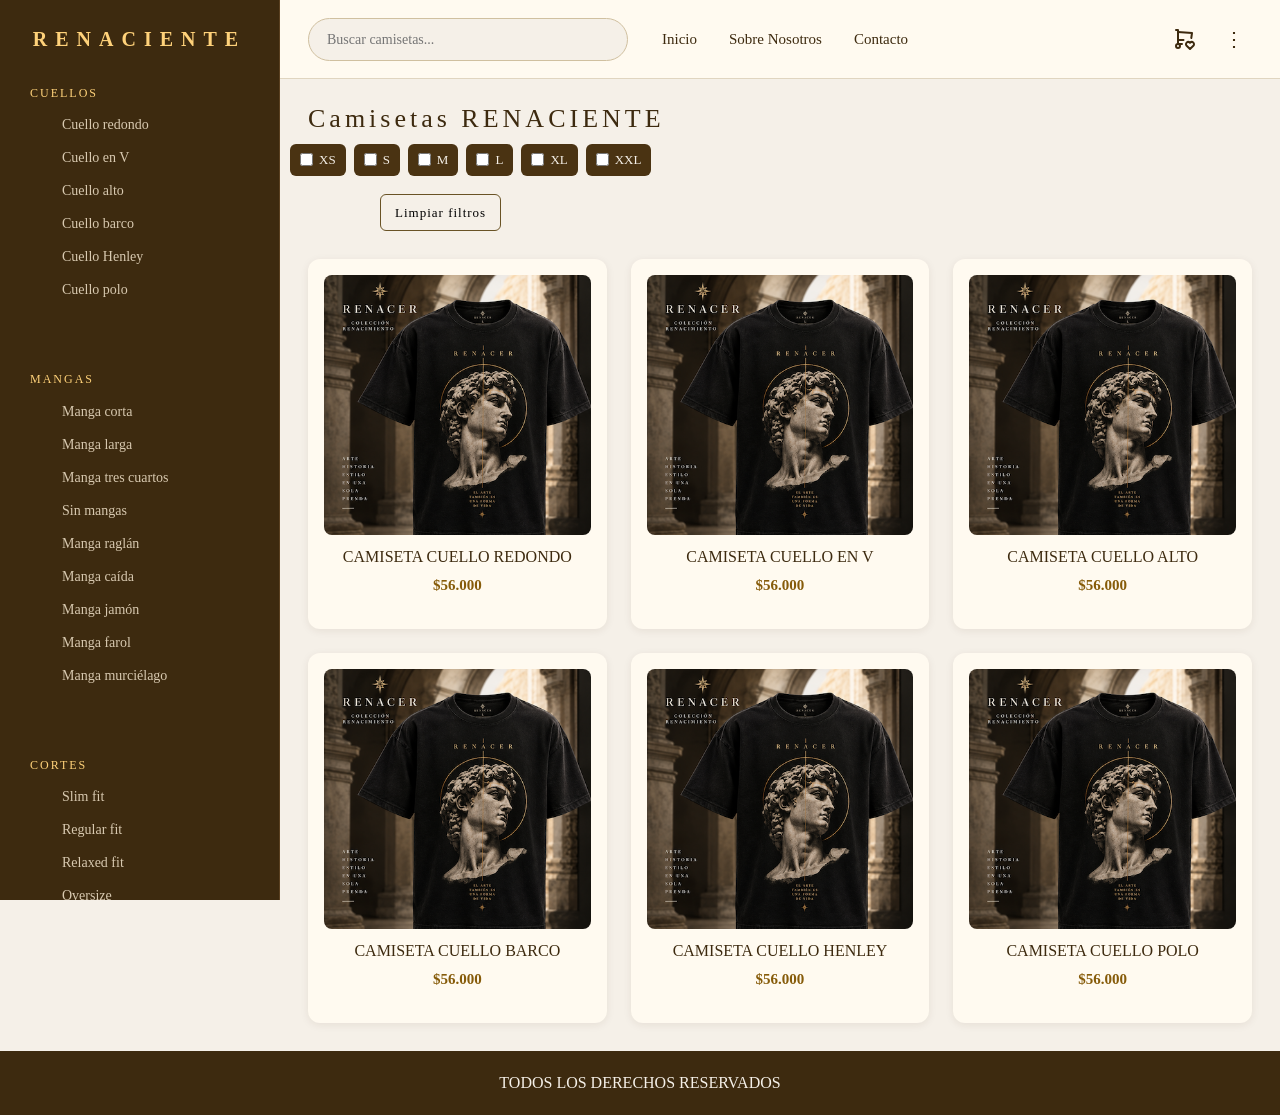
==== commit 5b70f790: "feat (estructura JS): incorporacion de funcionamiento de filtros por talla, por nombre y limpiar fil" ====
--- a/pages/index.html
+++ b/pages/index.html
@@ -17,15 +17,14 @@
             <div class="grupo-categorias">
                 <h2>Cuellos</h2>
                     <ul>
-                        <li><a href="">Cuello redondo</a></li>
-                        <li><a href="">Cuello en V</a></li>
-                        <li><a href="">Cuello alto</a></li>
-                        <li><a href="">Cuello barco</a></li>
-                        <li><a href="">Cuello Henley</a></li>
-                        <li><a href="">Cuello polo</a></li>
+                        <li><a href="#" data-categoria="cuello-redondo">Cuello redondo</a></li>
+                        <li><a href="#" data-categoria="cuello-en-v">Cuello en V</a></li>
+                        <li><a href="#" data-categoria="cuello-alto">Cuello alto</a></li>
+                        <li><a href="#" data-categoria="cuello-barco">Cuello barco</a></li>
+                        <li><a href="#" data-categoria="cuello-henley">Cuello Henley</a></li>
+                        <li><a href="#" data-categoria="cuello-polo">Cuello polo</a></li>
                     </ul>
             </div>
-
             <div class="grupo-categorias">
                 <h2>Mangas</h2>
                 <ul>
@@ -40,7 +39,6 @@
                 <li><a href="">Manga murciélago</a></li>
                 </ul>
             </div>
-
             <div class="grupo-categorias">
                 <h2>Cortes</h2>
                 <ul>
@@ -52,6 +50,7 @@
                 <li><a href="">Boxy</a></li>
                 </ul>
             </div>
+            
         </aside>
 
     <main class = 'contenido_principal'>
@@ -83,299 +82,79 @@
                 <!--------AUN FALTA CREAR LA LISTA DESPLEGABLE DE LAS OPCIONES ------------------->
                 <!-- ADICIONAL, AUN FALTA CREAR LA PESTANA PARA PODER CREAR LA CUENTA O INGRESAR LA MISMA-->
                 <button class="menu-opciones" aria-label="Más opciones" aria-expanded="false" aria-controls="menu-opciones">⋮</button>
+                 <div class="menu-desplegable" id="menu-desplegable" hidden>
+                    <a href="../pages/cuenta.html">Mi cuenta</a>
+                    <a href="../pages/pedidos.html">Mis pedidos</a>
+                    <a href="../pages/logout.html">Cerrar sesión</a>
+                </div>
             </div> 
         </header>
         <h1 class="titulo-vitrina">Camisetas RENACIENTE</h1>
+         <div class="grupo-categorias filtro-tallas"> 
+        <div class="opciones-tallas">
+            <label><input type="checkbox" value="XS">  XS</label>
+            <label><input type="checkbox" value="S">   S</label>
+            <label><input type="checkbox" value="M">   M</label>
+            <label><input type="checkbox" value="L">   L</label>
+            <label><input type="checkbox" value="XL">  XL</label>
+            <label><input type="checkbox" value="XXL"> XXL</label>
+        </div>
+
+        <button id="btn-limpiar" class="btn-limpiar">Limpiar filtros</button>
+    </div>
         <!-- HAY MUCHAS PRENDAS COPIADAS Y PEGADAS, ES POR ESO QUE CERRE LA VITRINA,
                 Y SOLO ABRIRLA CUANDO SEA NECESARIO-->
         <section class = 'vitrina'>
-                <article class= 'prenda'>
+                <article class= 'prenda' data-tallas='S' data-categoria="cuello-redondo">
                   <a href="../pages/producto.html">
                         <img src="../src/assets/modelo_camiseta_renaciente_short.png"
                         alt="Camiseta negra de cuello redondo">
                     </a>                 
                     <h3> CAMISETA CUELLO REDONDO</h3>
-                    <p class = 'precio'> $86.000</p>           
+                    <p class = 'precio'> $56.000</p>           
                 </article>
-                <article class= 'prenda'>
+                <article class= 'prenda' data-tallas='M' data-categoria="cuello-en-v">
                   <a href="../pages/producto.html">
                         <img src="../src/assets/modelo_camiseta_renaciente_short.png"
                         alt="Camiseta negra de cuello redondo">
                     </a>                 
-                    <h3> CAMISETA CUELLO REDONDO</h3>
-                    <p class = 'precio'> $96.000</p>           
+                    <h3> CAMISETA CUELLO EN V</h3>
+                    <p class = 'precio'> $56.000</p>           
                 </article>
-                <article class= 'prenda'>
+                <article class= 'prenda' data-tallas='L' data-categoria="cuello-alto">
                   <a href="../pages/producto.html">
                         <img src="../src/assets/modelo_camiseta_renaciente_short.png"
                         alt="Camiseta negra de cuello redondo">
                     </a>                 
-                    <h3> CAMISETA CUELLO REDONDO</h3>
-                    <p class = 'precio'> $106.000</p>           
+                    <h3> CAMISETA CUELLO ALTO</h3>
+                    <p class = 'precio'> $56.000</p>           
                 </article>
-                <article class= 'prenda'>
+                <article class= 'prenda' data-tallas='XL' data-categoria="cuello-barco">
                   <a href="../pages/producto.html">
                         <img src="../src/assets/modelo_camiseta_renaciente_short.png"
                         alt="Camiseta negra de cuello redondo">
                     </a>                 
-                    <h3> CAMISETA CUELLO REDONDO</h3>
-                    <p class = 'precio'> $126.000</p>           
+                    <h3> CAMISETA CUELLO BARCO</h3>
+                    <p class = 'precio'> $56.000</p>           
                 </article>
-                <article class= 'prenda'>
+                <article class= 'prenda' data-tallas='XXL' data-categoria="cuello-henley">
                   <a href="../pages/producto.html">
                         <img src="../src/assets/modelo_camiseta_renaciente_short.png"
                         alt="Camiseta negra de cuello redondo">
                     </a>                 
-                    <h3> CAMISETA CUELLO REDONDO</h3>
-                    <p class = 'precio'> $136.000</p>           
+                    <h3> CAMISETA CUELLO HENLEY</h3>
+                    <p class = 'precio'> $56.000</p>           
                 </article>
-                <article class= 'prenda'>
+                <article class= 'prenda' data-tallas='XS' data-categoria="cuello-polo">
                   <a href="../pages/producto.html">
                         <img src="../src/assets/modelo_camiseta_renaciente_short.png"
                         alt="Camiseta negra de cuello redondo">
                     </a>                 
-                    <h3> CAMISETA CUELLO REDONDO</h3>
-                    <p class = 'precio'> $146.000</p>           
+                    <h3> CAMISETA CUELLO POLO</h3>
+                    <p class = 'precio'> $56.000</p>           
                 </article>
-                <article class= 'prenda'>
-                  <a href="../pages/producto.html">
-                        <img src="../src/assets/modelo_camiseta_renaciente_short.png"
-                        alt="Camiseta negra de cuello redondo">
-                    </a>                 
-                    <h3> CAMISETA CUELLO REDONDO</h3>
-                    <p class = 'precio'> $156.000</p>           
-                </article>
-                <article class= 'prenda'>
-                  <a href="../pages/producto.html">
-                        <img src="../src/assets/modelo_camiseta_renaciente_short.png"
-                        alt="Camiseta negra de cuello redondo">
-                    </a>                 
-                    <h3> CAMISETA CUELLO REDONDO</h3>
-                    <p class = 'precio'> $166.000</p>           
-                </article>
-                <article class= 'prenda'>
-                  <a href="../pages/producto.html">
-                        <img src="../src/assets/modelo_camiseta_renaciente_short.png"
-                        alt="Camiseta negra de cuello redondo">
-                    </a>                 
-                    <h3> CAMISETA CUELLO REDONDO</h3>
-                    <p class = 'precio'> $86.000</p>           
-                </article>
-                <article class= 'prenda'>
-                  <a href="../pages/producto.html">
-                        <img src="../src/assets/modelo_camiseta_renaciente_short.png"
-                        alt="Camiseta negra de cuello redondo">
-                    </a>                 
-                    <h3> CAMISETA CUELLO REDONDO</h3>
-                    <p class = 'precio'> $86.000</p>           
-                </article>
-                <article class= 'prenda'>
-                  <a href="../pages/producto.html">
-                        <img src="../src/assets/modelo_camiseta_renaciente_short.png"
-                        alt="Camiseta negra de cuello redondo">
-                    </a>                 
-                    <h3> CAMISETA CUELLO REDONDO</h3>
-                    <p class = 'precio'> $86.000</p>           
-                </article>
-                <article class= 'prenda'>
-                  <a href="../pages/producto.html">
-                        <img src="../src/assets/modelo_camiseta_renaciente_short.png"
-                        alt="Camiseta negra de cuello redondo">
-                    </a>                 
-                    <h3> CAMISETA CUELLO REDONDO</h3>
-                    <p class = 'precio'> $86.000</p>           
-                </article>
-                <article class= 'prenda'>
-                  <a href="../pages/producto.html">
-                        <img src="../src/assets/modelo_camiseta_renaciente_short.png"
-                        alt="Camiseta negra de cuello redondo">
-                    </a>                 
-                    <h3> CAMISETA CUELLO REDONDO</h3>
-                    <p class = 'precio'> $86.000</p>           
-                </article>
-                <article class= 'prenda'>
-                  <a href="../pages/producto.html">
-                        <img src="../src/assets/modelo_camiseta_renaciente_short.png"
-                        alt="Camiseta negra de cuello redondo">
-                    </a>                 
-                    <h3> CAMISETA CUELLO REDONDO</h3>
-                    <p class = 'precio'> $96.000</p>           
-                </article>
-                <article class= 'prenda'>
-                  <a href="../pages/producto.html">
-                        <img src="../src/assets/modelo_camiseta_renaciente_short.png"
-                        alt="Camiseta negra de cuello redondo">
-                    </a>                 
-                    <h3> CAMISETA CUELLO REDONDO</h3>
-                    <p class = 'precio'> $106.000</p>           
-                </article>
-                <article class= 'prenda'>
-                  <a href="../pages/producto.html">
-                        <img src="../src/assets/modelo_camiseta_renaciente_short.png"
-                        alt="Camiseta negra de cuello redondo">
-                    </a>                 
-                    <h3> CAMISETA CUELLO REDONDO</h3>
-                    <p class = 'precio'> $126.000</p>           
-                </article>
-                <article class= 'prenda'>
-                  <a href="../pages/producto.html">
-                        <img src="../src/assets/modelo_camiseta_renaciente_short.png"
-                        alt="Camiseta negra de cuello redondo">
-                    </a>                 
-                    <h3> CAMISETA CUELLO REDONDO</h3>
-                    <p class = 'precio'> $136.000</p>           
-                </article>
-                <article class= 'prenda'>
-                  <a href="../pages/producto.html">
-                        <img src="../src/assets/modelo_camiseta_renaciente_short.png"
-                        alt="Camiseta negra de cuello redondo">
-                    </a>                 
-                    <h3> CAMISETA CUELLO REDONDO</h3>
-                    <p class = 'precio'> $146.000</p>           
-                </article>
-                <article class= 'prenda'>
-                  <a href="../pages/producto.html">
-                        <img src="../src/assets/modelo_camiseta_renaciente_short.png"
-                        alt="Camiseta negra de cuello redondo">
-                    </a>                 
-                    <h3> CAMISETA CUELLO REDONDO</h3>
-                    <p class = 'precio'> $156.000</p>           
-                </article>
-                <article class= 'prenda'>
-                  <a href="../pages/producto.html">
-                        <img src="../src/assets/modelo_camiseta_renaciente_short.png"
-                        alt="Camiseta negra de cuello redondo">
-                    </a>                 
-                    <h3> CAMISETA CUELLO REDONDO</h3>
-                    <p class = 'precio'> $166.000</p>           
-                </article>
-                <article class= 'prenda'>
-                  <a href="../pages/producto.html">
-                        <img src="../src/assets/modelo_camiseta_renaciente_short.png"
-                        alt="Camiseta negra de cuello redondo">
-                    </a>                 
-                    <h3> CAMISETA CUELLO REDONDO</h3>
-                    <p class = 'precio'> $86.000</p>           
-                </article>
-                <article class= 'prenda'>
-                  <a href="../pages/producto.html">
-                        <img src="../src/assets/modelo_camiseta_renaciente_short.png"
-                        alt="Camiseta negra de cuello redondo">
-                    </a>                 
-                    <h3> CAMISETA CUELLO REDONDO</h3>
-                    <p class = 'precio'> $86.000</p>           
-                </article>
-                <article class= 'prenda'>
-                  <a href="../pages/producto.html">
-                        <img src="../src/assets/modelo_camiseta_renaciente_short.png"
-                        alt="Camiseta negra de cuello redondo">
-                    </a>                 
-                    <h3> CAMISETA CUELLO REDONDO</h3>
-                    <p class = 'precio'> $86.000</p>           
-                </article>
-                <article class= 'prenda'>
-                  <a href="../pages/producto.html">
-                        <img src="../src/assets/modelo_camiseta_renaciente_short.png"
-                        alt="Camiseta negra de cuello redondo">
-                    </a>                 
-                    <h3> CAMISETA CUELLO REDONDO</h3>
-                    <p class = 'precio'> $86.000</p>           
-                </article><article class= 'prenda'>
-                  <a href="../pages/producto.html">
-                        <img src="../src/assets/modelo_camiseta_renaciente_short.png"
-                        alt="Camiseta negra de cuello redondo">
-                    </a>                 
-                    <h3> CAMISETA CUELLO REDONDO</h3>
-                    <p class = 'precio'> $86.000</p>           
-                </article>
-                <article class= 'prenda'>
-                  <a href="../pages/producto.html">
-                        <img src="../src/assets/modelo_camiseta_renaciente_short.png"
-                        alt="Camiseta negra de cuello redondo">
-                    </a>                 
-                    <h3> CAMISETA CUELLO REDONDO</h3>
-                    <p class = 'precio'> $96.000</p>           
-                </article>
-                <article class= 'prenda'>
-                  <a href="../pages/producto.html">
-                        <img src="../src/assets/modelo_camiseta_renaciente_short.png"
-                        alt="Camiseta negra de cuello redondo">
-                    </a>                 
-                    <h3> CAMISETA CUELLO REDONDO</h3>
-                    <p class = 'precio'> $106.000</p>           
-                </article>
-                <article class= 'prenda'>
-                  <a href="../pages/producto.html">
-                        <img src="../src/assets/modelo_camiseta_renaciente_short.png"
-                        alt="Camiseta negra de cuello redondo">
-                    </a>                 
-                    <h3> CAMISETA CUELLO REDONDO</h3>
-                    <p class = 'precio'> $126.000</p>           
-                </article>
-                <article class= 'prenda'>
-                  <a href="../pages/producto.html">
-                        <img src="../src/assets/modelo_camiseta_renaciente_short.png"
-                        alt="Camiseta negra de cuello redondo">
-                    </a>                 
-                    <h3> CAMISETA CUELLO REDONDO</h3>
-                    <p class = 'precio'> $136.000</p>           
-                </article>
-                <article class= 'prenda'>
-                  <a href="../pages/producto.html">
-                        <img src="../src/assets/modelo_camiseta_renaciente_short.png"
-                        alt="Camiseta negra de cuello redondo">
-                    </a>                 
-                    <h3> CAMISETA CUELLO REDONDO</h3>
-                    <p class = 'precio'> $146.000</p>           
-                </article>
-                <article class= 'prenda'>
-                  <a href="../pages/producto.html">
-                        <img src="../src/assets/modelo_camiseta_renaciente_short.png"
-                        alt="Camiseta negra de cuello redondo">
-                    </a>                 
-                    <h3> CAMISETA CUELLO REDONDO</h3>
-                    <p class = 'precio'> $156.000</p>           
-                </article>
-                <article class= 'prenda'>
-                  <a href="../pages/producto.html">
-                        <img src="../src/assets/modelo_camiseta_renaciente_short.png"
-                        alt="Camiseta negra de cuello redondo">
-                    </a>                 
-                    <h3> CAMISETA CUELLO REDONDO</h3>
-                    <p class = 'precio'> $166.000</p>           
-                </article>
-                <article class= 'prenda'>
-                  <a href="../pages/producto.html">
-                        <img src="../src/assets/modelo_camiseta_renaciente_short.png"
-                        alt="Camiseta negra de cuello redondo">
-                    </a>                 
-                    <h3> CAMISETA CUELLO REDONDO</h3>
-                    <p class = 'precio'> $86.000</p>           
-                </article>
-                <article class= 'prenda'>
-                  <a href="../pages/producto.html">
-                        <img src="../src/assets/modelo_camiseta_renaciente_short.png"
-                        alt="Camiseta negra de cuello redondo">
-                    </a>                 
-                    <h3> CAMISETA CUELLO REDONDO</h3>
-                    <p class = 'precio'> $86.000</p>           
-                </article>
-                <article class= 'prenda'>
-                  <a href="../pages/producto.html">
-                        <img src="../src/assets/modelo_camiseta_renaciente_short.png"
-                        alt="Camiseta negra de cuello redondo">
-                    </a>                 
-                    <h3> CAMISETA CUELLO REDONDO</h3>
-                    <p class = 'precio'> $86.000</p>           
-                </article>
-                <article class= 'prenda'>
-                  <a href="../pages/producto.html">
-                        <img src="../src/assets/modelo_camiseta_renaciente_short.png"
-                        alt="Camiseta negra de cuello redondo">
-                    </a>                 
-                    <h3> CAMISETA CUELLO REDONDO</h3>
-                    <p class = 'precio'> $86.000</p>           
-                </article>
+                
+               
 
                 <!-- TUVE QUE PONER LOS MISMOS PRODUCTOS EN REPETIDAS OCACIONES PARA 
                  PROBAR QUE MI SIDEBAR FUERA FIJA Y AL PRIMER INTENTO NO FUNCIONO,
@@ -383,5 +162,6 @@
         </section>
     </main>
     <footer> TODOS LOS DERECHOS RESERVADOS </footer>
+    <script src= '../js/index.js'></script>
 </body>  
 </html>
--- a/styles/index.css
+++ b/styles/index.css
@@ -13,7 +13,6 @@
     grid-template-columns: 280px 1fr;   /* col 1: sidebar | col 2: main */
     grid-template-rows: 1fr auto;        /* fila 1: contenido | fila 2: footer */
     min-height: 100vh; /*ESTO PERMITE QUE LA UBICACION DE CADA PARTE DEL CODIGO QUEDE DONDE YO DECIDA*/
-    min-height: 100vh;/*ESTO ESTABLECE QUE EL BODY USE EL 100% DE LA PANTALLA, Y SI LA PANTALLA CRECE, ESTE TAMBIEN LO HARA*/
     font-family: Georgia, 'Times New Roman', serif;/* ESTA LINEA ESTABLECE EL TEXTO QUE VA A TENER TODA LA PAGINA*/
     background-color: #f5f0e8;
     color: #2a2a2a;
@@ -21,7 +20,6 @@
 main {
     display: flex;
     flex-direction: column;
-    min-height: 100vh;
 }
 .sidebar{
     width: 280px; /*ESTO ESTABLECE UN LIMITE PARA LA BARRA LATERAL DE LA PAGINA*/
@@ -33,12 +31,11 @@
     display: flex; /*ESTO PERMITE QUE TODA LA BARRA TENGA LA CARACTERISTICA DE CONTENEDOR FLEX*/
     flex-direction:column ;/*ESTO INDICA QUE TODOS LOS ITEMS QUE SE ENCUENTRAN DENTRO DE LA BARRA LATERAL SE ACOMODEN EN COLUMNAS*/
     gap: 32px;/*ESTO HACE QUE CADA ITEM QUE ESTA ORGANIZADO COMO COLUMNA, TENGA UN ESPACIO ENTRE CADA UNA DE ELLAS*/
-    height: 100vh; /*ESTO PERMITE QUE SIEMPRE OCUPE TODA LA ALTURA DISPONIBLE DE LA PAGINA, SIN IMPORTAR EL TAMANO DEL NAVEGADOR*/
+    
     overflow-y: auto; /*ESTO PERMITE QUE SIEMPRE OCUPE TODA LA ALTURA DISPONIBLE DE LA PAGINA, SIN IMPORTAR EL TAMANO DEL NAVEGADOR*/
     align-self: auto;
     position:sticky;
-    top:0;
-    left:0;
+    height: 100vh; /*ESTO PERMITE QUE SIEMPRE OCUPE TODA LA ALTURA DISPONIBLE DE LA PAGINA, SIN IMPORTAR EL TAMANO DEL NAVEGADOR*/    top:0;
     z-index:100;
 }
 .nombre_tienda{
@@ -86,7 +83,6 @@
 }
 
 .contenido_principal{
-    flex: 1; /*ESTO HACE QUE EL MAIN PUEDA OCUPAR TODO EL ESPACIO QUE HAY DENTRO DEL SIDEBAR*/
     min-width: 0; /*PERMITE QUE EL MAIN SE PUEDA PONER PEQUENO SIN TENER QUE ROMPER LA PAGINA */
     display: flex;/*ESTO ME PERMITE TENER EL TOPBAR ARRIBA Y ABAJO LA VITRINA CON LOS ITEMS*/ 
     flex-direction: column; /*ESTO LE INDICA A LA MAQUINA QUE PRIMERO DEBE DE PONER EL TOPBAR Y LUEGO LA VITRINA CON LOS ITEMS*/
@@ -211,6 +207,37 @@
     color: #865b09;
     font-weight: 700; /*ESTO PERMITE DESTACAR EL CONTENIDO*/
 }
+.opciones-tallas {
+  display: flex;/*ESTO ORGANIZA LOS BLOQUES DE LAS TALLAS DE LAS CAMISETAS*/
+  flex-wrap: wrap;      /* SI NO CABEN */
+  gap: 8px;
+  padding: 10px 10px 8px 10px;
+}
+
+.opciones-tallas label { /*ESTO CREA LOS BLOQUES DE LAS TALLAS CON EFECTOS, ASI COMO EN LA CLASIFICACION*/
+  display: inline-flex;
+  align-items: center;
+  gap: 6px;
+  padding: 6px 10px;
+  background-color: #4a3312;
+  color: #f5f0e8;
+  border-radius: 6px;
+  font-size: 13px;
+  cursor: pointer;      /* manito al pasar */
+  transition: background 0.15s, color 0.15s;
+}
+
+.opciones-tallas label:hover {
+  background-color: #5a4020; /*ESTO ME PERMITE CAMBIAR EL COLOR AL PASAR EL CURSOR*/
+  color: #ffd27a;
+}
+
+.opciones-tallas input[type="checkbox"] {
+  accent-color: #ffd27a;   /*CADA VEZ QUE SE SELECCIONE UNA TALLA, SE CAMBIA EL COLOR DEL CHECKBOX*/
+  cursor: pointer;
+}
+
+
 @media (max-width: 900px){ /*ESTO SE ACTIVA SOLO CUANDO LA PAGINA TIENE UN TAMANO MENOR A 900PX*/
     body { /*ERROR ERROR ERROR FALTA ARREGLAR ------------------------------------
             AUN FALTA ARREGLAR ESTA PARTE PORQUE LA SIDEBAR
@@ -238,4 +265,70 @@
   color: #f5f0e8;
   padding: 20px;
   text-align: center;
+}
+#sin-resultados {
+    grid-column: 1 / -1;   /* ESTA PARTE ESTA DISENADA PARA CUANDO NO SE ENCUENTRE LA PRENDA CON LA TALLA XS ES UN TEXTO SENCILLO PERO ENTENDIBLE PARA EL USUARIO*/
+    text-align: center;
+    padding: 40px 20px;
+    color: #865b09;
+    font-size: 16px;
+    background-color: #fffaf0;
+    border-radius: 12px;
+}
+#contador-prendas {
+    padding: 0 28px;
+    margin-bottom: 8px;
+    font-size: 13px;
+    color: #865b09;
+}
+.acciones {
+    position: relative;   /* para que el menú se posicione respecto a los iconos */
+}
+
+.menu-desplegable {
+    position: absolute;
+    top: 100%;
+    right: 0;
+    background: #fffaf0;
+    border: 1px solid #e0d5c0;
+    border-radius: 8px;
+    box-shadow: 0 4px 12px rgba(60, 40, 10, 0.12);
+    padding: 6px 0;
+    min-width: 160px;
+    z-index: 20;
+}
+
+.menu-desplegable a {
+    display: block;
+    padding: 8px 14px;
+    color: #3d2a0f;
+    text-decoration: none;
+    font-size: 14px;
+}
+
+.menu-desplegable a:hover {
+    background-color: #f0e5d0;
+}
+
+
+.btn-limpiar {
+    margin-top: 10px;
+    margin-bottom:0;
+    margin-left: 100px;
+    padding: 8px 14px;
+    background-color: transparent;
+    color: #000000;
+    border: 1px solid #695325;
+    border-radius: 6px;
+    font-family: inherit;
+    font-size: 13px;
+    letter-spacing: 1px;
+    cursor: pointer;
+    transition: background 0.15s, color 0.15s;
+    align-self: flex-start;   /* que no ocupe todo el ancho del sidebar */
+}
+
+.btn-limpiar:hover {
+    background-color: #ffd27a;
+    color: #3d2a0f;
 }
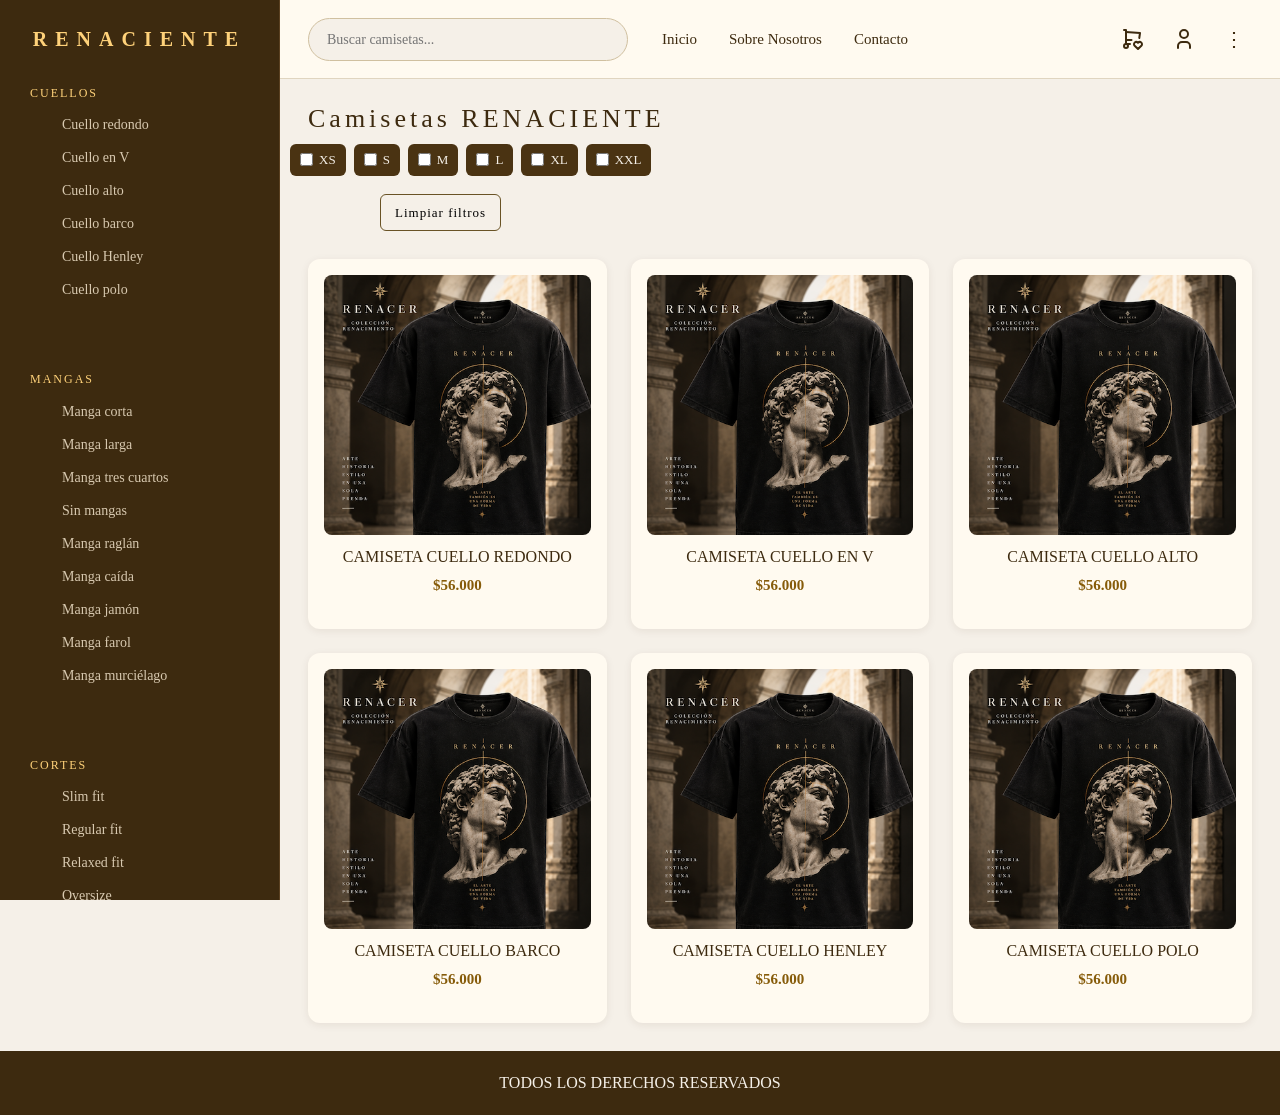
==== commit 84cb3c57: "feat: agregar páginas de checkout, perfil y sobre nosotros - checkout.html: formulario de pago y res" ====
--- a/pages/index.html
+++ b/pages/index.html
@@ -7,7 +7,7 @@
     <title>RENACIENTE</title>
 
     <link href="https://cdn.jsdelivr.net/npm/bootstrap@5.3.2/dist/css/bootstrap.min.css" rel="stylesheet">
-    <link rel="stylesheet" href="../styles/index.css">
+    <link rel="stylesheet" href="../styles/styles.css">
 </head>
 <body>
          
@@ -79,6 +79,16 @@
                         <path d="M18 22l3.35 -3.284a2.143 2.143 0 0 0 .005 -3.071a2.242 2.242 0 0 0 -3.129 -.006l-.224 .22l-.223 -.22a2.242 2.242 0 0 0 -3.128 -.006a2.143 2.143 0 0 0 -.006 3.071l3.355 3.296" />
                     </svg>
                 </a>
+
+<!----------AQUI INICIA EL MENU DE PERFIL ------------------->
+                <a href="../pages/perfil.html class = 'perfil-menu" aria-label="Ir al perfil">
+                    <svg xmlns="http://www.w3.org/2000/svg" width="24" height="24" viewBox="0 0 24 24" fill="none" stroke="currentColor" stroke-width="2" stroke-linecap="round" stroke-linejoin="round" class="icon icon-tabler icons-tabler-outline icon-tabler-user">
+                        <path stroke="none" d="M0 0h24v24H0z" fill="none" />
+                        <path d="M8 7a4 4 0 1 0 8 0a4 4 0 0 0 -8 0" />
+                        <path d="M6 21v-2a4 4 0 0 1 4 -4h4a4 4 0 0 1 4 4v2" />
+                    </svg>
+
+                </a>
                 <!--------AUN FALTA CREAR LA LISTA DESPLEGABLE DE LAS OPCIONES ------------------->
                 <!-- ADICIONAL, AUN FALTA CREAR LA PESTANA PARA PODER CREAR LA CUENTA O INGRESAR LA MISMA-->
                 <button class="menu-opciones" aria-label="Más opciones" aria-expanded="false" aria-controls="menu-opciones">⋮</button>
@@ -106,7 +116,7 @@
                 Y SOLO ABRIRLA CUANDO SEA NECESARIO-->
         <section class = 'vitrina'>
                 <article class= 'prenda' data-tallas='S' data-categoria="cuello-redondo">
-                  <a href="../pages/producto.html">
+                  <a href="../pages/detalleProductos.html">
                         <img src="../src/assets/modelo_camiseta_renaciente_short.png"
                         alt="Camiseta negra de cuello redondo">
                     </a>                 
@@ -114,7 +124,7 @@
                     <p class = 'precio'> $56.000</p>           
                 </article>
                 <article class= 'prenda' data-tallas='M' data-categoria="cuello-en-v">
-                  <a href="../pages/producto.html">
+                  <a href="../pages/detalleProductos.html">
                         <img src="../src/assets/modelo_camiseta_renaciente_short.png"
                         alt="Camiseta negra de cuello redondo">
                     </a>                 
@@ -122,7 +132,7 @@
                     <p class = 'precio'> $56.000</p>           
                 </article>
                 <article class= 'prenda' data-tallas='L' data-categoria="cuello-alto">
-                  <a href="../pages/producto.html">
+                  <a href="../pages/detalleProductos.html">
                         <img src="../src/assets/modelo_camiseta_renaciente_short.png"
                         alt="Camiseta negra de cuello redondo">
                     </a>                 
@@ -130,7 +140,7 @@
                     <p class = 'precio'> $56.000</p>           
                 </article>
                 <article class= 'prenda' data-tallas='XL' data-categoria="cuello-barco">
-                  <a href="../pages/producto.html">
+                  <a href="../pages/detalleProductos.html">
                         <img src="../src/assets/modelo_camiseta_renaciente_short.png"
                         alt="Camiseta negra de cuello redondo">
                     </a>                 
@@ -138,7 +148,7 @@
                     <p class = 'precio'> $56.000</p>           
                 </article>
                 <article class= 'prenda' data-tallas='XXL' data-categoria="cuello-henley">
-                  <a href="../pages/producto.html">
+                  <a href="../pages/detalleProductos.html">
                         <img src="../src/assets/modelo_camiseta_renaciente_short.png"
                         alt="Camiseta negra de cuello redondo">
                     </a>                 
@@ -146,7 +156,7 @@
                     <p class = 'precio'> $56.000</p>           
                 </article>
                 <article class= 'prenda' data-tallas='XS' data-categoria="cuello-polo">
-                  <a href="../pages/producto.html">
+                  <a href="../pages/detalleProductos.html">
                         <img src="../src/assets/modelo_camiseta_renaciente_short.png"
                         alt="Camiseta negra de cuello redondo">
                     </a>                 
--- a/styles/styles.css
+++ b/styles/styles.css
@@ -0,0 +1,336 @@
+  * {
+
+    margin: 0;
+    padding: 0;
+    box-sizing: border-box;
+}
+/*SEGUN ENTIENDO, ESTO QUITA LOS ESPACIOS QUE HAY DE MANERA
+PRETERMINADA, DEPENDIENDE DE CUAL NAVEGADOR ABRA MI PAGINA
+EN LA PAGINA, Y TAMBIEN PERMITE QUE EL ANCHO
+QUE YO INDICO, SEA LO UNICO QUE AUMENTE EL TAMAÑO */
+
+body{
+    display: grid;
+    grid-template-columns: 280px 1fr;   /* col 1: sidebar | col 2: main */
+    grid-template-rows: 1fr auto;        /* fila 1: contenido | fila 2: footer */
+    min-height: 100vh; /*ESTO PERMITE QUE LA UBICACION DE CADA PARTE DEL CODIGO QUEDE DONDE YO DECIDA*/
+    font-family: Georgia, 'Times New Roman', serif;/* ESTA LINEA ESTABLECE EL TEXTO QUE VA A TENER TODA LA PAGINA*/
+    background-color: #f5f0e8;
+    color: #2a2a2a;
+}
+main {
+    display: flex;
+    flex-direction: column;
+}
+.sidebar{
+    width: 280px; /*ESTO ESTABLECE UN LIMITE PARA LA BARRA LATERAL DE LA PAGINA*/
+    flex-shrink: 0; /*ESTO EVITA QUE TODA LA BARRA LATERAL SE ENCOJA Y NO SE ENTIENDA EL TEXTO DE LA CLASIFICACION DE LAS CAMISETAS*/
+    background-color: #3d2a0f; /*ESTE ES EL COLOR DEL FONDO DE LA BARRA LATERAL*/
+    color: #f5f0e8; /*ESTE ES EL COLOR DEL TEXTO*/
+    padding: 24px 18px; /*ESTO GENERAR BORDES DENTRO DE LA BARRA LATERAL, PRIMERO ARRIBA Y ABAJO, LUEGO DERECHA E IZQUIERDA*/
+    border-right: 1px solid #5a4020; /*ESTO ESTABLECE UNA LINEA DELIMITADORA DE TODA LA BARRA LATERAL Y VA CON EL COLOR DEL MISMO*/
+    display: flex; /*ESTO PERMITE QUE TODA LA BARRA TENGA LA CARACTERISTICA DE CONTENEDOR FLEX*/
+    flex-direction:column ;/*ESTO INDICA QUE TODOS LOS ITEMS QUE SE ENCUENTRAN DENTRO DE LA BARRA LATERAL SE ACOMODEN EN COLUMNAS*/
+    gap: 32px;/*ESTO HACE QUE CADA ITEM QUE ESTA ORGANIZADO COMO COLUMNA, TENGA UN ESPACIO ENTRE CADA UNA DE ELLAS*/
+    
+    overflow-y: auto; /*ESTO PERMITE QUE SIEMPRE OCUPE TODA LA ALTURA DISPONIBLE DE LA PAGINA, SIN IMPORTAR EL TAMANO DEL NAVEGADOR*/
+    align-self: auto;
+    position:sticky;
+    height: 100vh; /*ESTO PERMITE QUE SIEMPRE OCUPE TODA LA ALTURA DISPONIBLE DE LA PAGINA, SIN IMPORTAR EL TAMANO DEL NAVEGADOR*/    top:0;
+    z-index:100;
+}
+.nombre_tienda{
+
+    font-size: 20px; /*ESTO INDICA EL TAMAÑO DEL TEXTOS*/
+    font-weight: 700; /*ESTO ESPECIFICA EL GROSOSR DEL TEXTO*/
+    letter-spacing: 8px; /*ESTO ESPECIFICA EL ESPACIO QUE QUEDA ENTRE LETRA Y LETRA DE LAS PALABRAS*/
+    text-align: center; /*ESTO HACE QUE EL TEXTO SE CENTRE EN EL ESPACIO QUE TIENE ASIGNADO*/
+    color: #ffd27a; /*ESTE ES EL COLOR DEL TEXTO*/
+}
+.sidebar ul {
+    list-style: none; /*ESTO EVITA QUE TODO EL LISTADO APAREZCA SIN LOS PUNTOS DONDE IDENTIFICA A CADA ITEM*/
+}
+
+.grupo-categorias + .grupo-categorias{ /*EL + EN LA SENTENCIA INDICA QUE CADA VEZ QUE HAYA UN ITEM LLAMADO 
+    GRUPO-CATEGORIAS, DEBE DE PONERLE UN MARGEN EN LA PARTE SUPERIOR*/
+    margin-top: 18px; /*ES EL NIVEL DE MARGEN QUE SE LE PONE A CADA ITEM DE ESE GRUPO*/ 
+}
+
+.grupo-categorias h2{
+    font-size: 12px; /*AQUI ESPECIFICA QUE DEBE DE TENER UN TAMANO MENOR QUE EL RESTO*/
+    text-transform: uppercase; /*ESTO ES UN PLUS, ESTO SIEMPRE MUESTRA EL TEXTO EN MAYUSCULAS, PERO DE MANERA INTERNA SIGUE SIENDO MINUSCULAS*/
+    letter-spacing: 2px; /*ESTO INDICA EL ESPACIO QUE DEBE DE TENER ENTRE LETRAS DE LA O LAS PALABRAS*/
+    color: #ffd27a; /*ESTABLECE UN COLOR DORADO*/
+    margin-bottom: 8px; /*ESTO SEPARA CADA SECCION LATERAL O CATEGORIA DE LAS CAMISETAS DEL SIDEBAR*/
+    padding-left: 12px; /*DICE QUE ESTO ALINEA CON LOS ENLACES EN LA PARTE INFERIOR*/
+}
+.grupo-categorias ul {
+  list-style: none; /*ESTO EVITA QUE LE SALGAN LOS PUNTOS DE CADA ITEM*/
+}
+
+.grupo-categorias a {
+  display: block; /*ESTO PERMITE QUE PUEDAN TOMAR TODO EL ESPACIO DISPONIBLE Y NO SOBRE NADA*/
+  padding: 6px 12px; /*ESTO AUMENTA EL TAMANO PARA QUE PAREZCA QUE ES UN BOTON, PERO SOLO ES UN CAMBIO DE COLOR */
+  color: #d8c9b0;/*CUANDO PASAN EL CURSOR, PASA A TENER ESTE COLOR*/
+  text-decoration: none;/*ESTO PERMITE QUE NO SE SUBRAYE EL TEXTO*/
+  font-size: 14px;/*ESTE ESTABLECE EL TAMANO DEL TEXTO*/ 
+  border-radius: 4px; /*ESTO HACE QUE SE REDONDEE MAS LAS ESQUINAS DEL CUADRO DE TEXTO*/
+  transition: background 0.15s, color 0.15s;/*ESTO PERMITE QUE SE CAMBIE EL COLOR DE UNA MANERA SUAVE Y NO DE MANERA BRUSCA*/
+}
+
+.grupo-categorias a:hover {
+  background-color: #5a4020; /*ESTO HACE QUE CADA VEZ QUE PONGAN EL CURSOR ENCIMA DEL CUADRO DE TEXTO, SE CAMBIE A ESE COLOR*/
+  color: #ffd27a; /*ESTO HACE CUANDO PONEN EL CURSOR, SE CAMBIE EL COLOR DEL CUADRO DE TEXTO*/
+}
+
+.contenido_principal{
+    min-width: 0; /*PERMITE QUE EL MAIN SE PUEDA PONER PEQUENO SIN TENER QUE ROMPER LA PAGINA */
+    display: flex;/*ESTO ME PERMITE TENER EL TOPBAR ARRIBA Y ABAJO LA VITRINA CON LOS ITEMS*/ 
+    flex-direction: column; /*ESTO LE INDICA A LA MAQUINA QUE PRIMERO DEBE DE PONER EL TOPBAR Y LUEGO LA VITRINA CON LOS ITEMS*/
+}
+.topbar {
+    width: 100%;
+    display: flex; /*ESTO ME ORGANIZA LOS ESPACIOS PARA QUE QUEDEN EN FILA */
+    align-items: center; /*ESTO ME PERMITE ORGANIZAR TODOS LOS BLOQUES DE MANERA CENTRADA*/
+    gap: 20px; /*ESTO ME DEJA ASIGNARLE UN PEQUENO ESPACIO ENTRE OTROS*/
+    padding: 16px 28px; /*ESTO HACE QUE SE GENERE UN ESPACIO POR TODOS LOS LADOS*/
+    background-color: #fffaf0; 
+    border-bottom: 1px solid #e0d5c0; /*ESTO GENERA UNA LINEA QUE SEPARA EL TEXTO DEL SIDEBAR*/
+    position: sticky;
+    top: 0; /*ESTO FIJA LA BARRA LATERAL EN LA PARTE SUPERIOR*/
+    z-index:10;/*ESTO PERMITE QUE QUEDE ARRIBA DE TODA LA PAGINA Y SIEMPRE VA A PREVALECER*/
+}
+.topbar-nav ul { /*ESTO AJUSTA CADA PARTE DEL LISTADO DE ENLACES DE MANERA EQUITATIVA*/
+    display: flex;
+    align-items: center;
+    gap: 4px;
+    list-style: none;
+    margin: 0;
+    padding: 0;
+}
+
+.topbar-nav a { /*ESTO GENERA UN FONDO CADA VEZ QUE SE POSICIONE EL MOUSE ENCIMA DE LA OPCION*/
+    display: inline-block;
+    padding: 8px 14px;
+    font-size: 15px;
+    font-weight: 500;
+    color: #3d2a0f;
+    text-decoration: none;
+    border-radius: 6px;
+    transition: background 0.2s, color 0.2s;
+}
+
+.topbar-nav a:hover,
+.topbar-nav a[aria-current="page"] { /*ESTO LO QUE HACE ES CAMBIAR EL COLOR DEL TEXTO CADA VEZ QUE EL MOUSE PASA POR ENCIMA DEL ENLACE*/
+    background-color: #f0e5d0;
+    color: #860909;
+}
+.buscador input {
+    padding: 10px 18px; /*ESPACIO INTERNO PARA QUE SEA MAS LARGO Y UN POCO BAJO*/
+    border: 1px solid #d0c0a0; /*ESTO ME PERMITE TENER UN BORDER LIMITANDO LA BARRA DE SEARCH*/
+    border-radius: 999px; /*ESTO HACE QUE TENGA MAS BORDE EN LA BARRA DE SEARCH Y NO UN CUADRADO SENCILLO*/
+    background: #f5f0e8; /*FONDO COLOR CREMA*/
+    font-family: inherit; /*ESTO HACE QUE SE HEREDE EL TIPO DE TEXTO QUE VA A APARECER EN LA BARRA DE BUSQUEDA, Y EVITA QUE SALGA LA PRETERMINADA*/
+    font-size: 14px; /*ESTO DETERMINA EL TAMANO DEL TEXTO*/
+    outline: none; /*ESTO EVITA QUE EL TEXTO APAREZCA DE COLOR AZUL Y SUBRAYADO*/
+    min-width: 320px; /*ESTO TOMA SOLO EL ANCHO NECESARIO Y SE EXPANDE SI ASI SE NECESITA*/
+    transition: border-color 0.2s, background 0.2s; /*ESTO SUAVIZA EL ENFOQUE QUE SE LE VA A DAR*/
+}
+.buscador input:focus{ /*ESTO ESTABLECE LOS COLORES QUE SE VAN A MOSTRAR CUANDO SE VA A HACER EL FOCUS*/
+    border-color: #865b09;
+    background: #fff;
+}
+
+.acciones { /*ESTO MUESTRA ICONOS EN FILA Y SEPARADOS*/
+    margin-left:auto;
+    display:flex;
+    align-items: center;
+    gap: 12px;
+}
+.acciones a,
+.acciones button {
+    display: inline-flex;
+    align-items: center; 
+    justify-content: center;
+    background:none;
+    border: 0; /*ESTO EVITA QUE SE VEAN DE MANERA PRETERMINADA LOS BOTONES*/
+    color:#3d2a0f;
+    cursor: pointer; /*ESTO HACE QUE SE VEA CLICKEABLE LOS ITEMS*/
+    padding: 8px;/*ESTO LE AUMENTA EL TAMANO AL ICONO PARA QUE SE PUEDA CLICKEAR DE UNA MEJOR MANERA*/
+    border-radius:6px;
+    font-size: 20px;
+    transition: background 0.15s;
+}
+.acciones a:hover,
+.acciones button:hover {
+    background-color: #f0e5d0;/*ESTO PERMITE ILUMINAR EL FONDO AL MOMENTO DE PASAR EL CURSOR*/
+}
+.titulo-vitrina {
+    font-size: 26px;
+    letter-spacing: 4px;
+    color: #3d2a0f;
+    padding: 24px 28px 0;
+    margin: 0;
+}
+.vitrina {
+    padding: 28px; /*DESDE AQUI NO ES NECESARIO INDICAR PARA QUE SIRVE, YA TENGO ENTENDIDO SU FUNCIONAMIENTO Y EL CONCEPTO*/
+    display: grid; /*ACTIVA EL GRID*/
+    grid-template-columns: repeat(auto-fill, minmax(220px, 1fr)); /*CREA TANTAS COLUMNAS COMO QUEPAN  Y REPARTE EL ESPACIO RESTANTE*/
+    gap: 24px; /*SEPARACION DE LAS TARJETAS*/
+}
+.prenda{
+    background: #fffaf0;
+    border-radius: 12px;/*ESTO HACE QUE LAS ESQUINAS SEAN REDONDAS*/
+    padding: 16px;
+    box-shadow: 0 2px 8px rgba(60, 40, 10, 0.08); /*ESTO CREA UNA PEQUENA CAJA CON SOMBRA, UN TAMANO UN POCO MAS GRANDE Y CON ESTILO DIFUMINADO PARA PODER MOSTRAR QUE SE ESTA SELECCIONANDO*/
+    text-align: center; /*ESTO SUAVIZA LA ANIMACION AL CAMBIAR LOS COLORES, PARA QUE NO SEA MUY BRUSCO ESE CAMBIO*/
+    transition: transform 0.2s, box-shadow 0.2s;
+
+}
+.prenda:hover {
+    transform: translateY(-4px); /*ESTO MUESTRA UNA PEQUENA ANIMACION HACIA ARRIBA AL MOMENTO DE PASAR EL MOUSE POR LA CAMISETA*/
+    box-shadow: 0 6px 16px rgba(60, 40, 10, 0.12); /*HACE QUE PAREZCA QUE ESTA EN UNA CAJA CON LA SOMBRA*/   
+}
+.prenda img{
+    width: 100%;
+    height: 260px;
+    object-fit: cover; /*SE RECORTA LA IMAGEN PARA QUE SE LLENE EL ESPACIO SIN DEFORMARSE*/
+    border-radius: 8px;
+    display: block; /*ESTO QUITA EL ESPACIO FANTASMA DEBAJO DE EL ITEM */
+}
+.prenda h3{ /*ESTO EDITA EL NOMBRE DE LA PRENDA QUE ESTA EN LA VITRINA*/
+    margin-top: 12px;
+    font-size: 16px;
+    color: #3d2a0f;
+}
+.precio{
+    margin-top: 4px;
+    font-size: 15px;
+    color: #865b09;
+    font-weight: 700; /*ESTO PERMITE DESTACAR EL CONTENIDO*/
+}
+.opciones-tallas {
+  display: flex;/*ESTO ORGANIZA LOS BLOQUES DE LAS TALLAS DE LAS CAMISETAS*/
+  flex-wrap: wrap;      /* SI NO CABEN */
+  gap: 8px;
+  padding: 10px 10px 8px 10px;
+}
+
+.opciones-tallas label { /*ESTO CREA LOS BLOQUES DE LAS TALLAS CON EFECTOS, ASI COMO EN LA CLASIFICACION*/
+  display: inline-flex;
+  align-items: center;
+  gap: 6px;
+  padding: 6px 10px;
+  background-color: #4a3312;
+  color: #f5f0e8;
+  border-radius: 6px;
+  font-size: 13px;
+  cursor: pointer;      /* manito al pasar */
+  transition: background 0.15s, color 0.15s;
+}
+
+.opciones-tallas label:hover {
+  background-color: #5a4020; /*ESTO ME PERMITE CAMBIAR EL COLOR AL PASAR EL CURSOR*/
+  color: #ffd27a;
+}
+
+.opciones-tallas input[type="checkbox"] {
+  accent-color: #ffd27a;   /*CADA VEZ QUE SE SELECCIONE UNA TALLA, SE CAMBIA EL COLOR DEL CHECKBOX*/
+  cursor: pointer;
+}
+
+
+@media (max-width: 300px){ /*ESTO SE ACTIVA SOLO CUANDO LA PAGINA TIENE UN TAMANO MENOR A 900PX*/
+    body { /*ERROR ERROR ERROR FALTA ARREGLAR ------------------------------------
+            AUN FALTA ARREGLAR ESTA PARTE PORQUE LA SIDEBAR
+             OCUPA TODA LA PANTALLA DEL USUARIO DEDE EL INICIO.
+              AUN FALTA MODIFICAR EL SIDE BAR PARA QUE SE PUEDA
+               DESPLEGAR LATERALMENTE SIN TENER QUE ROMPER LA PAGINA*/
+        
+        grid-template-columns: 1fr;       
+        grid-template-rows: auto 1fr auto; 
+    }
+.sidebar{ /*TODO EL ANCHO LO TOMA EL SIDE BAR, SIN ALTURA SIN STICKY Y CON BORDE INFERIOR, EN VEZ DE LATERAL DERECHO*/
+    width: 100%;
+    height: auto;
+    position:static;
+    border-right: 0;
+    border-bottom: 1px solid #5a4020;
+}
+.buscador input{ /*ESTO PERMITE QUE EL BUSCADOR TOME TODO EL ANCHO DE LA PANTALLA*/
+    min-width: 0;
+    width: 100%;
+}}
+footer { /*ESTO ACOMODA DE BUENA MANERA EL FOOTER AL FINAL DE LA PAGINA*/
+  grid-column: 1 / -1;   
+  background-color: #3d2a0f;
+  color: #f5f0e8;
+  padding: 20px;
+  text-align: center;
+}
+#sin-resultados {
+    grid-column: 1 / -1;   /* ESTA PARTE ESTA DISENADA PARA CUANDO NO SE ENCUENTRE LA PRENDA CON LA TALLA XS ES UN TEXTO SENCILLO PERO ENTENDIBLE PARA EL USUARIO*/
+    text-align: center;
+    padding: 40px 20px;
+    color: #865b09;
+    font-size: 16px;
+    background-color: #fffaf0;
+    border-radius: 12px;
+}
+#contador-prendas {
+    padding: 0 28px;
+    margin-bottom: 8px;
+    font-size: 13px;
+    color: #865b09;
+}
+.acciones {
+    position: relative;   /* para que el menú se posicione respecto a los iconos */
+}
+
+.menu-desplegable {
+    position: absolute;
+    top: 100%;
+    right: 0;
+    background: #fffaf0;
+    border: 1px solid #e0d5c0;
+    border-radius: 8px;
+    box-shadow: 0 4px 12px rgba(60, 40, 10, 0.12);
+    padding: 6px 0;
+    min-width: 160px;
+    z-index: 20;
+}
+
+.menu-desplegable a {
+    display: block;
+    padding: 8px 14px;
+    color: #3d2a0f;
+    text-decoration: none;
+    font-size: 14px;
+}
+
+.menu-desplegable a:hover {
+    background-color: #f0e5d0;
+}
+
+
+.btn-limpiar {
+    margin-top: 10px;
+    margin-bottom:0;
+    margin-left: 100px;
+    padding: 8px 14px;
+    background-color: transparent;
+    color: #000000;
+    border: 1px solid #695325;
+    border-radius: 6px;
+    font-family: inherit;
+    font-size: 13px;
+    letter-spacing: 1px;
+    cursor: pointer;
+    transition: background 0.15s, color 0.15s;
+    align-self: flex-start;   /* que no ocupe todo el ancho del sidebar */
+}
+
+.btn-limpiar:hover {
+    background-color: #ffd27a;
+    color: #3d2a0f;
+}
